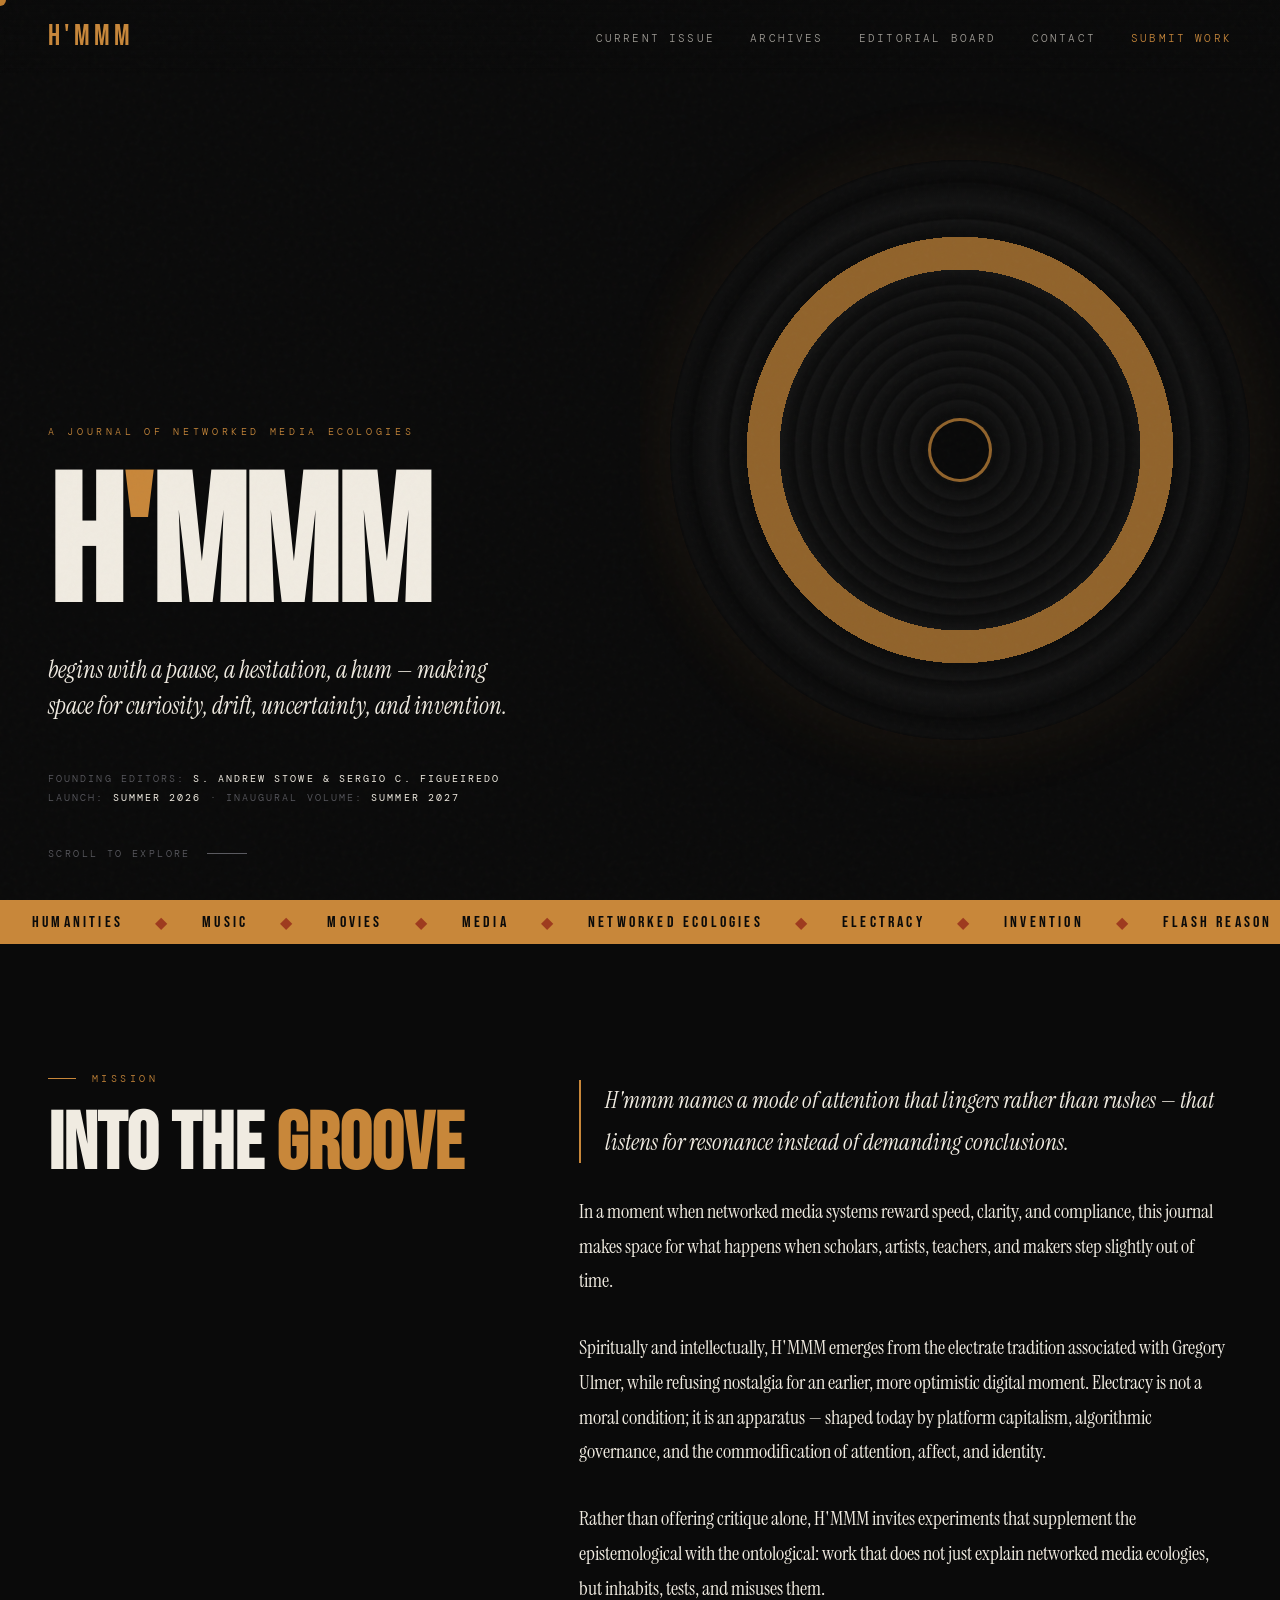
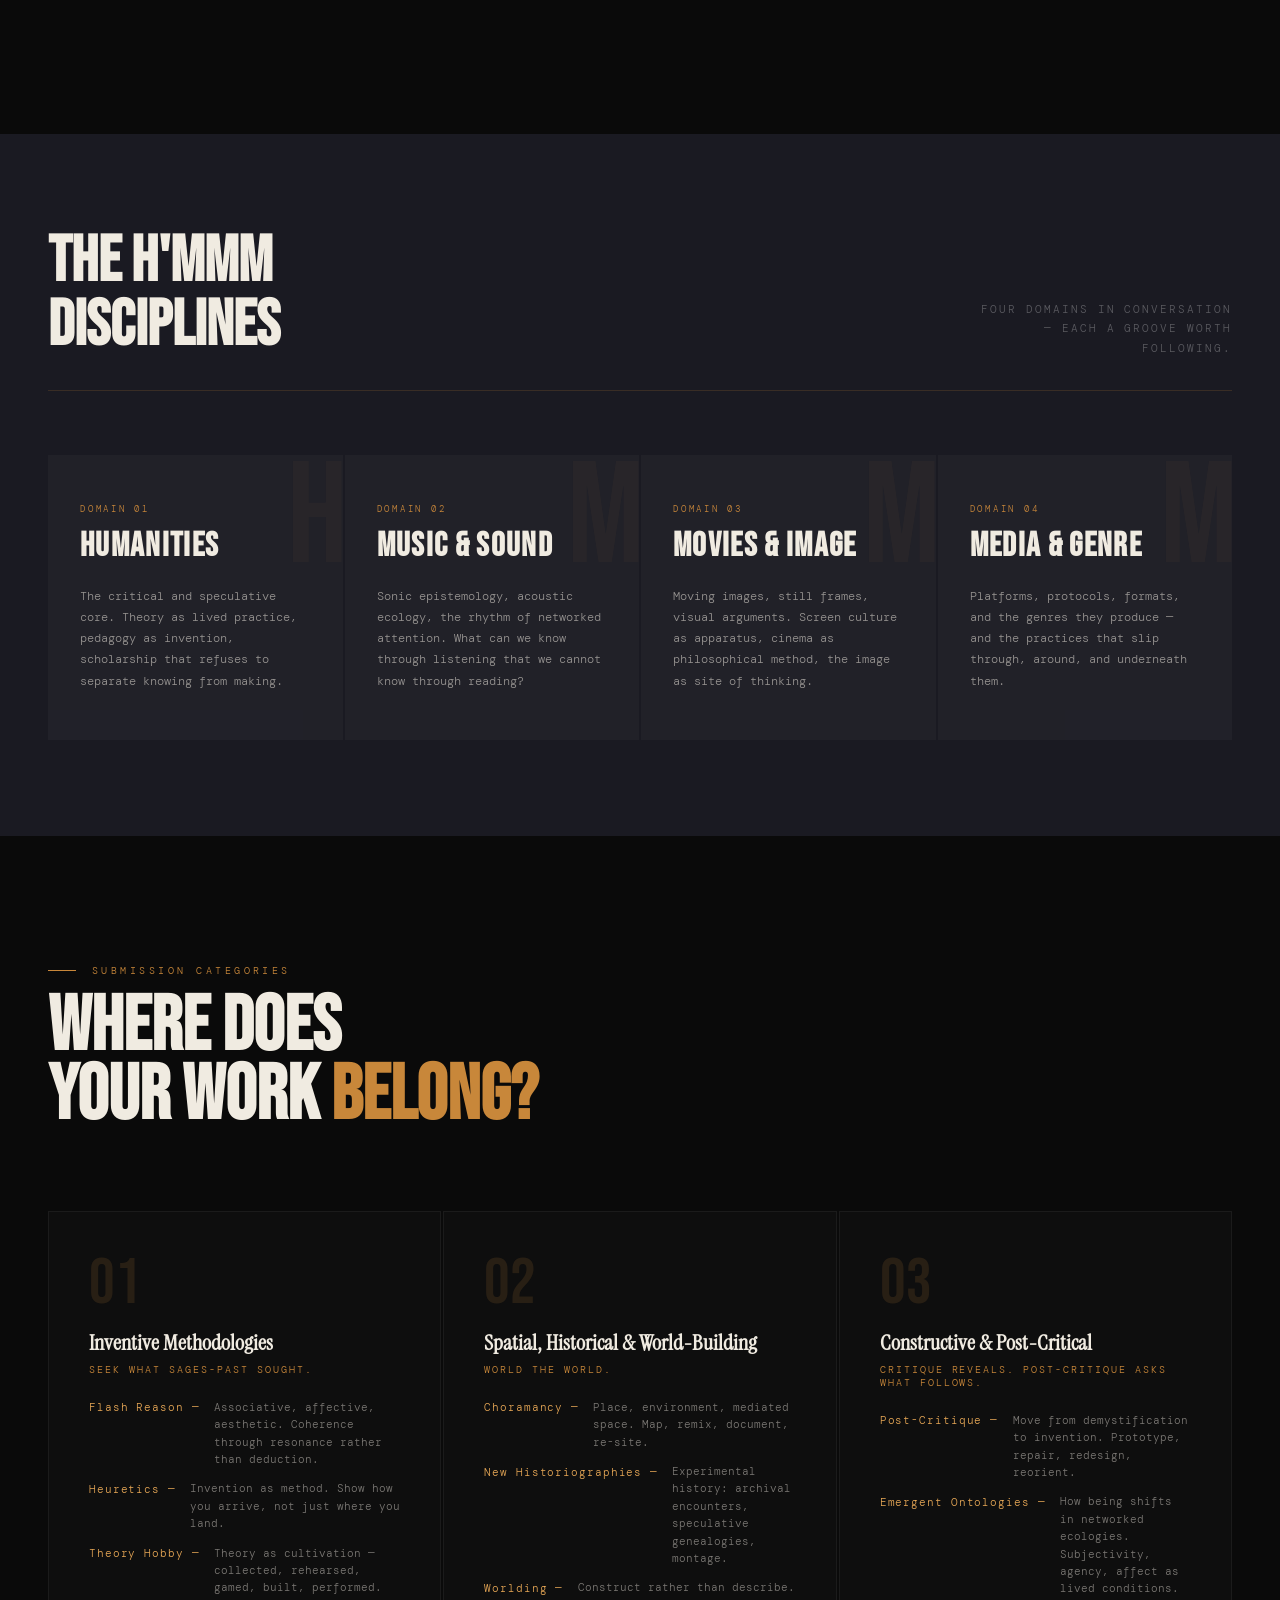
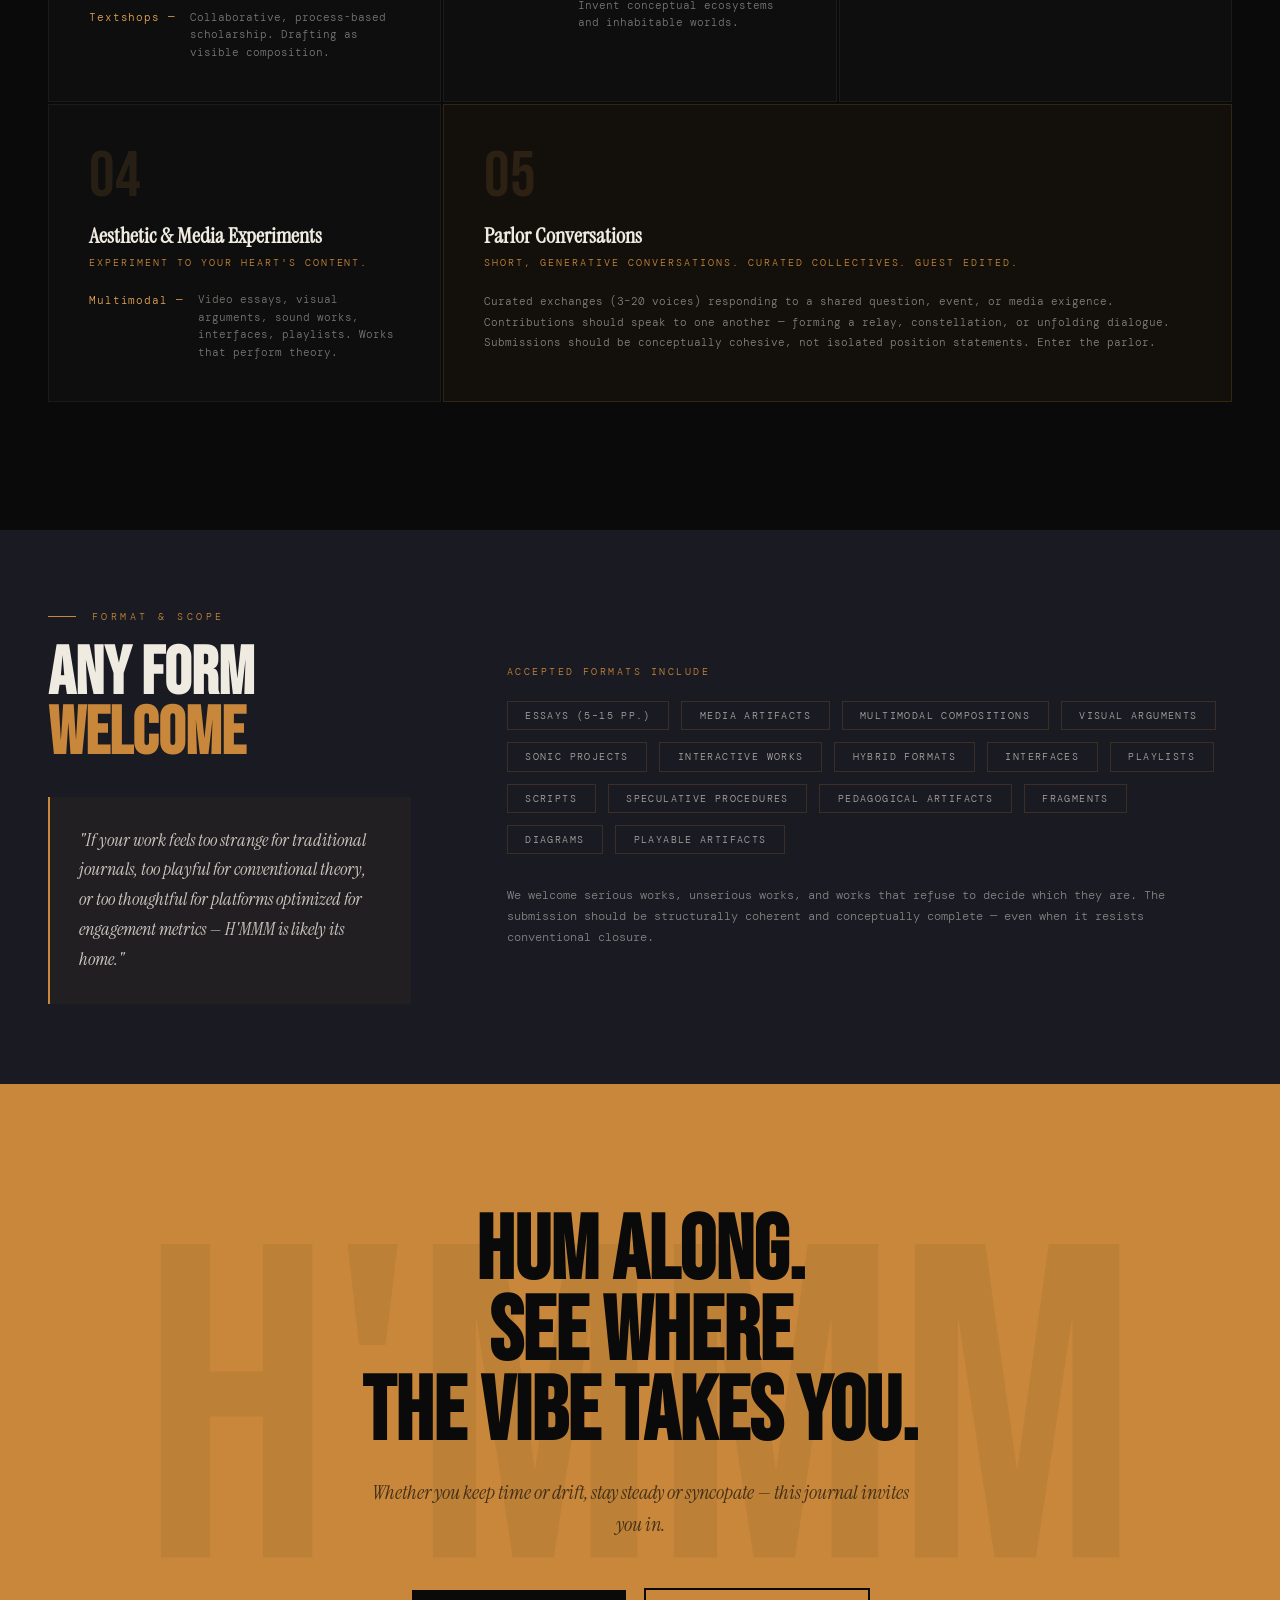
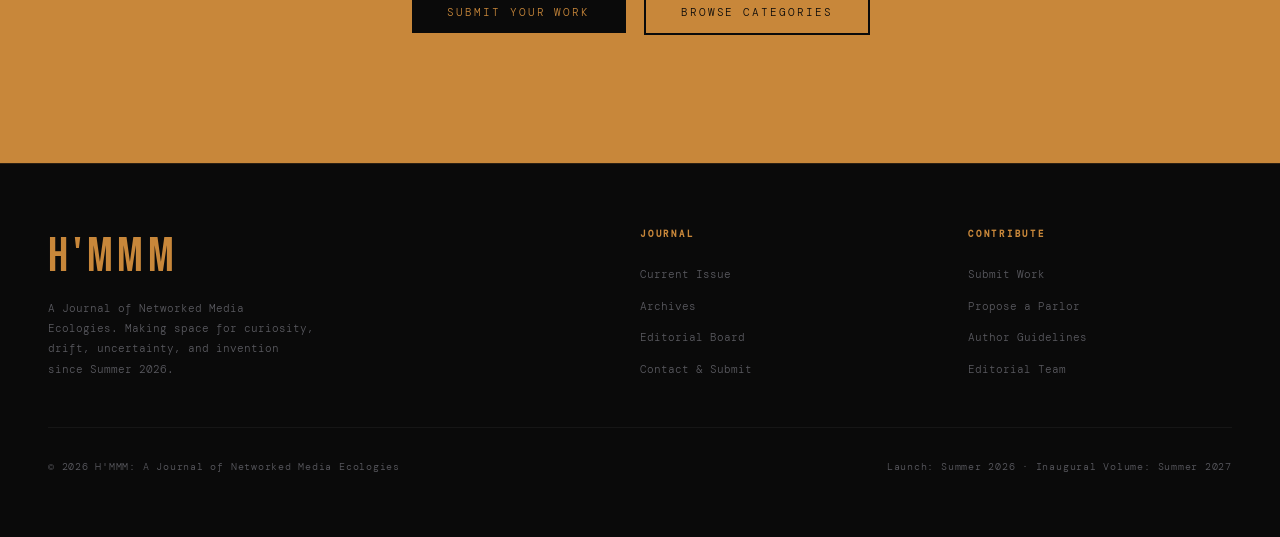
==== index.html @ d104cc0c "Add files via upload" ====
<!DOCTYPE html>
<html lang="en">
<head>
<meta charset="UTF-8">
<meta name="viewport" content="width=device-width, initial-scale=1.0">
<title>H'MMM — A Journal of Networked Media Ecologies</title>
<link rel="preconnect" href="https://fonts.googleapis.com">
<link rel="preconnect" href="https://fonts.gstatic.com" crossorigin>
<link href="https://fonts.googleapis.com/css2?family=Instrument+Serif:ital@0;1&family=DM+Mono:ital,wght@0,300;0,400;1,300&family=Bebas+Neue&display=swap" rel="stylesheet">
<link rel="stylesheet" href="style.css">
</head>
<body>

<a href="#main-content" class="skip-link">Skip to main content</a>
<div class="cursor" id="cursor" aria-hidden="true"></div>

<!-- ── NAV ── -->
<nav class="site-nav" aria-label="Main navigation">
  <a href="index.html" class="nav-logo" aria-label="H'MMM — Home" aria-current="page">H'MMM</a>
  <ul class="nav-links" id="nav-links">
    <li><a href="current-issue.html">Current Issue</a></li>
    <li><a href="archives.html">Archives</a></li>
    <li><a href="editorial-board.html">Editorial Board</a></li>
    <li><a href="contact.html">Contact</a></li>
    <li><a href="contact.html" class="nav-cta">Submit Work</a></li>
  </ul>
  <button class="nav-burger" id="nav-burger" aria-label="Toggle navigation menu" aria-expanded="false" aria-controls="mobile-nav">
    <span></span><span></span><span></span>
  </button>
</nav>

<div class="mobile-menu" id="mobile-nav" role="navigation" aria-label="Mobile navigation">
  <a href="index.html" aria-current="page">Home</a>
  <a href="current-issue.html">Current Issue</a>
  <a href="archives.html">Archives</a>
  <a href="editorial-board.html">Editorial Board</a>
  <a href="contact.html">Contact &amp; Submit</a>
</div>

<main id="main-content">

  <!-- ── HERO ── -->
  <section class="home-hero" aria-label="Introduction">
    <div class="home-hero-left">
      <p class="hero-eyebrow">A Journal of Networked Media Ecologies</p>
      <h1 class="hero-title">H<span class="ap">'</span>MMM</h1>
      <p class="hero-sub">begins with a pause, a hesitation, a hum — making space for curiosity, drift, uncertainty, and invention.</p>
      <div class="hero-meta">
        <span>Founding Editors: <strong>S. Andrew Stowe &amp; Sergio C. Figueiredo</strong></span>
        <span>Launch: <strong>Summer 2026</strong> · Inaugural Volume: <strong>Summer 2027</strong></span>
      </div>
    </div>
    <div class="hero-right" aria-hidden="true">
      <div class="vinyl-wrap"><div class="vinyl"></div></div>
    </div>
    <div class="scroll-hint" aria-hidden="true">
      <span>Scroll to explore</span>
      <div class="sline"></div>
    </div>
  </section>

  <!-- ── TICKER ── -->
  <div class="ticker" aria-hidden="true">
    <div class="ticker-inner">
      <span>Humanities</span><span class="dot">◆</span><span>Music</span><span class="dot">◆</span><span>Movies</span><span class="dot">◆</span><span>Media</span><span class="dot">◆</span><span>Networked Ecologies</span><span class="dot">◆</span><span>Electracy</span><span class="dot">◆</span><span>Invention</span><span class="dot">◆</span><span>Flash Reason</span><span class="dot">◆</span><span>Heuretics</span><span class="dot">◆</span><span>Choramancy</span><span class="dot">◆</span>
      <span>Humanities</span><span class="dot">◆</span><span>Music</span><span class="dot">◆</span><span>Movies</span><span class="dot">◆</span><span>Media</span><span class="dot">◆</span><span>Networked Ecologies</span><span class="dot">◆</span><span>Electracy</span><span class="dot">◆</span><span>Invention</span><span class="dot">◆</span><span>Flash Reason</span><span class="dot">◆</span><span>Heuretics</span><span class="dot">◆</span><span>Choramancy</span><span class="dot">◆</span>
    </div>
  </div>

  <!-- ── ABOUT ── -->
  <section class="home-about" id="about" aria-labelledby="about-h">
    <div class="about-sticky reveal">
      <p class="section-label">Mission</p>
      <h2 id="about-h">Into the <em>Groove</em></h2>
    </div>
    <div class="about-body">
      <p class="reveal">H'mmm names a mode of attention that lingers rather than rushes — that listens for resonance instead of demanding conclusions.</p>
      <p class="reveal">In a moment when networked media systems reward speed, clarity, and compliance, this journal makes space for what happens when scholars, artists, teachers, and makers step slightly out of time.</p>
      <p class="reveal">Spiritually and intellectually, H'MMM emerges from the electrate tradition associated with Gregory Ulmer, while refusing nostalgia for an earlier, more optimistic digital moment. Electracy is not a moral condition; it is an apparatus — shaped today by platform capitalism, algorithmic governance, and the commodification of attention, affect, and identity.</p>
      <p class="reveal">Rather than offering critique alone, H'MMM invites experiments that supplement the epistemological with the ontological: work that does not just explain networked media ecologies, but inhabits, tests, and misuses them.</p>
    </div>
  </section>

  <!-- ── DISCIPLINES ── -->
  <section class="disc-section" id="disciplines" aria-labelledby="disc-h">
    <div class="disc-header reveal">
      <h2 id="disc-h">The H'MMM<br>Disciplines</h2>
      <p>Four domains in conversation — each a groove worth following.</p>
    </div>
    <div class="disc-grid">
      <div class="disc-card reveal" data-l="H">
        <p class="disc-label">Domain 01</p>
        <h3 class="disc-title">Humanities</h3>
        <p class="disc-desc">The critical and speculative core. Theory as lived practice, pedagogy as invention, scholarship that refuses to separate knowing from making.</p>
      </div>
      <div class="disc-card reveal" data-l="M">
        <p class="disc-label">Domain 02</p>
        <h3 class="disc-title">Music &amp; Sound</h3>
        <p class="disc-desc">Sonic epistemology, acoustic ecology, the rhythm of networked attention. What can we know through listening that we cannot know through reading?</p>
      </div>
      <div class="disc-card reveal" data-l="M">
        <p class="disc-label">Domain 03</p>
        <h3 class="disc-title">Movies &amp; Image</h3>
        <p class="disc-desc">Moving images, still frames, visual arguments. Screen culture as apparatus, cinema as philosophical method, the image as site of thinking.</p>
      </div>
      <div class="disc-card reveal" data-l="M">
        <p class="disc-label">Domain 04</p>
        <h3 class="disc-title">Media &amp; Genre</h3>
        <p class="disc-desc">Platforms, protocols, formats, and the genres they produce — and the practices that slip through, around, and underneath them.</p>
      </div>
    </div>
  </section>

  <!-- ── SUBMISSIONS ── -->
  <section class="sub-section" id="submissions" aria-labelledby="sub-h">
    <div class="sub-header reveal">
      <p class="section-label">Submission Categories</p>
      <h2 id="sub-h">Where Does<br>Your Work <span>Belong?</span></h2>
    </div>
    <div class="cluster-grid">
      <div class="cluster-card reveal">
        <div class="cluster-num" aria-hidden="true">01</div>
        <h3 class="cluster-title">Inventive Methodologies</h3>
        <p class="cluster-motto">Seek what sages-past sought.</p>
        <div class="cat-list">
          <div class="cat-row"><span class="cat-name">Flash Reason —</span><span class="cat-desc">Associative, affective, aesthetic. Coherence through resonance rather than deduction.</span></div>
          <div class="cat-row"><span class="cat-name">Heuretics —</span><span class="cat-desc">Invention as method. Show how you arrive, not just where you land.</span></div>
          <div class="cat-row"><span class="cat-name">Theory Hobby —</span><span class="cat-desc">Theory as cultivation — collected, rehearsed, gamed, built, performed.</span></div>
          <div class="cat-row"><span class="cat-name">Textshops —</span><span class="cat-desc">Collaborative, process-based scholarship. Drafting as visible composition.</span></div>
        </div>
      </div>
      <div class="cluster-card reveal">
        <div class="cluster-num" aria-hidden="true">02</div>
        <h3 class="cluster-title">Spatial, Historical &amp; World-Building</h3>
        <p class="cluster-motto">World the World.</p>
        <div class="cat-list">
          <div class="cat-row"><span class="cat-name">Choramancy —</span><span class="cat-desc">Place, environment, mediated space. Map, remix, document, re-site.</span></div>
          <div class="cat-row"><span class="cat-name">New Historiographies —</span><span class="cat-desc">Experimental history: archival encounters, speculative genealogies, montage.</span></div>
          <div class="cat-row"><span class="cat-name">Worlding —</span><span class="cat-desc">Construct rather than describe. Invent conceptual ecosystems and inhabitable worlds.</span></div>
        </div>
      </div>
      <div class="cluster-card reveal">
        <div class="cluster-num" aria-hidden="true">03</div>
        <h3 class="cluster-title">Constructive &amp; Post-Critical</h3>
        <p class="cluster-motto">Critique reveals. Post-Critique asks what follows.</p>
        <div class="cat-list">
          <div class="cat-row"><span class="cat-name">Post-Critique —</span><span class="cat-desc">Move from demystification to invention. Prototype, repair, redesign, reorient.</span></div>
          <div class="cat-row"><span class="cat-name">Emergent Ontologies —</span><span class="cat-desc">How being shifts in networked ecologies. Subjectivity, agency, affect as lived conditions.</span></div>
        </div>
      </div>
      <div class="cluster-card reveal">
        <div class="cluster-num" aria-hidden="true">04</div>
        <h3 class="cluster-title">Aesthetic &amp; Media Experiments</h3>
        <p class="cluster-motto">Experiment to your heart's content.</p>
        <div class="cat-list">
          <div class="cat-row"><span class="cat-name">Multimodal —</span><span class="cat-desc">Video essays, visual arguments, sound works, interfaces, playlists. Works that perform theory.</span></div>
        </div>
      </div>
      <div class="cluster-card reveal" style="grid-column:span 2; background:rgba(200,135,58,.05); border-color:rgba(200,135,58,.18);">
        <div class="cluster-num" aria-hidden="true">05</div>
        <h3 class="cluster-title">Parlor Conversations</h3>
        <p class="cluster-motto">Short, Generative Conversations. Curated Collectives. Guest Edited.</p>
        <p style="font-size:.7rem; color:rgba(240,235,225,.52); line-height:1.8;">Curated exchanges (3–20 voices) responding to a shared question, event, or media exigence. Contributions should speak to one another — forming a relay, constellation, or unfolding dialogue. Submissions should be conceptually cohesive, not isolated position statements. Enter the parlor.</p>
      </div>
    </div>
  </section>

  <!-- ── FORMATS ── -->
  <section class="fmt-section" id="formats" aria-labelledby="fmt-h">
    <div class="fmt-inner">
      <div class="fmt-left reveal">
        <p class="section-label">Format &amp; Scope</p>
        <h2 id="fmt-h">Any Form <em>Welcome</em></h2>
        <div class="fmt-quote">
          <p>"If your work feels too strange for traditional journals, too playful for conventional theory, or too thoughtful for platforms optimized for engagement metrics — H'MMM is likely its home."</p>
        </div>
      </div>
      <div class="reveal">
        <p style="font-size:.62rem; letter-spacing:.25em; text-transform:uppercase; color:var(--amber); margin-bottom:1.4rem;">Accepted formats include</p>
        <div class="pills">
          <span class="pill">Essays (5–15 pp.)</span>
          <span class="pill">Media Artifacts</span>
          <span class="pill">Multimodal Compositions</span>
          <span class="pill">Visual Arguments</span>
          <span class="pill">Sonic Projects</span>
          <span class="pill">Interactive Works</span>
          <span class="pill">Hybrid Formats</span>
          <span class="pill">Interfaces</span>
          <span class="pill">Playlists</span>
          <span class="pill">Scripts</span>
          <span class="pill">Speculative Procedures</span>
          <span class="pill">Pedagogical Artifacts</span>
          <span class="pill">Fragments</span>
          <span class="pill">Diagrams</span>
          <span class="pill">Playable Artifacts</span>
        </div>
        <p style="font-size:.72rem; color:rgba(240,235,225,.5); line-height:1.8; margin-top:2rem;">We welcome serious works, unserious works, and works that refuse to decide which they are. The submission should be structurally coherent and conceptually complete — even when it resists conventional closure.</p>
      </div>
    </div>
  </section>

  <!-- ── CTA ── -->
  <section class="home-cta" id="submit" aria-labelledby="cta-h">
    <h2 id="cta-h">Hum Along.<br>See Where<br>The Vibe Takes You.</h2>
    <p>Whether you keep time or drift, stay steady or syncopate — this journal invites you in.</p>
    <div class="cta-btns">
      <a href="contact.html" class="btn btn-dark">Submit Your Work</a>
      <a href="#submissions" class="btn btn-outline-cream">Browse Categories</a>
    </div>
  </section>

</main>

<!-- ── FOOTER ── -->
<footer class="site-footer">
  <div class="footer-inner">
    <div class="footer-brand">
      <div class="footer-logo" aria-label="H'MMM Journal">H'MMM</div>
      <p>A Journal of Networked Media Ecologies. Making space for curiosity, drift, uncertainty, and invention since Summer 2026.</p>
    </div>
    <nav class="footer-col" aria-label="Journal pages">
      <h3>Journal</h3>
      <ul>
        <li><a href="current-issue.html">Current Issue</a></li>
        <li><a href="archives.html">Archives</a></li>
        <li><a href="editorial-board.html">Editorial Board</a></li>
        <li><a href="contact.html">Contact &amp; Submit</a></li>
      </ul>
    </nav>
    <nav class="footer-col" aria-label="Contribute">
      <h3>Contribute</h3>
      <ul>
        <li><a href="contact.html">Submit Work</a></li>
        <li><a href="contact.html#parlor">Propose a Parlor</a></li>
        <li><a href="contact.html#guidelines">Author Guidelines</a></li>
        <li><a href="editorial-board.html">Editorial Team</a></li>
      </ul>
    </nav>
  </div>
  <div class="footer-bottom">
    <p>© 2026 H'MMM: A Journal of Networked Media Ecologies</p>
    <p>Launch: Summer 2026 · Inaugural Volume: Summer 2027</p>
  </div>
</footer>

<script src="main.js"></script>
</body>
</html>
---- style.css ----
/* ═══════════════════════════════════════════════════════
   H'MMM JOURNAL — SHARED STYLESHEET
   Tokens · Reset · Nav · Footer · Utilities · All Pages
═══════════════════════════════════════════════════════ */

/* ── TOKENS ── */
:root {
  --black:        #0a0a0a;
  --cream:        #f0ebe1;
  --amber:        #c8873a;
  --amber-light:  #e8a856;
  --rust:         #9e3b1f;
  --mid:          #5a5a60;
  --groove:       #1a1a22;
  --border:       rgba(200,135,58,0.18);
}

/* ── RESET ── */
*, *::before, *::after { margin:0; padding:0; box-sizing:border-box; }
html { scroll-behavior: smooth; }
body {
  background: var(--black); color: var(--cream);
  font-family: 'DM Mono', monospace; font-weight: 300;
  overflow-x: hidden; min-height: 100vh;
}
body::before {
  content:''; position:fixed; inset:0;
  background-image: url("data:image/svg+xml,%3Csvg viewBox='0 0 200 200' xmlns='http://www.w3.org/2000/svg'%3E%3Cfilter id='n'%3E%3CfeTurbulence type='fractalNoise' baseFrequency='0.85' numOctaves='4' stitchTiles='stitch'/%3E%3C/filter%3E%3Crect width='100%25' height='100%25' filter='url(%23n)' opacity='0.035'/%3E%3C/svg%3E");
  pointer-events:none; z-index:9000; opacity:0.6;
}

/* ── ACCESSIBILITY ── */
.skip-link {
  position:absolute; top:-100px; left:1rem;
  background:var(--amber); color:var(--black);
  padding:.75rem 1.5rem; font-size:.8rem; letter-spacing:.1em;
  text-decoration:none; z-index:10000; transition:top .2s;
}
.skip-link:focus { top:1rem; }
:focus-visible { outline:2px solid var(--amber); outline-offset:3px; }
a:focus-visible, button:focus-visible { border-radius:2px; }

/* ── CURSOR ── */
.cursor {
  position:fixed; width:12px; height:12px; background:var(--amber);
  border-radius:50%; pointer-events:none; z-index:9999;
  transform:translate(-50%,-50%);
  transition:width .18s, height .18s, background .18s;
  mix-blend-mode:difference;
}
.cursor.h { width:38px; height:38px; background:var(--amber-light); }

/* ── NAV ── */
.site-nav {
  position:fixed; top:0; width:100%; z-index:200;
  padding:1.2rem 3rem;
  display:flex; justify-content:space-between; align-items:center;
  background:linear-gradient(to bottom,rgba(10,10,10,.96) 0%,transparent 100%);
  backdrop-filter:blur(3px);
}
.nav-logo {
  font-family:'Bebas Neue',sans-serif; font-size:1.8rem;
  letter-spacing:.15em; color:var(--amber); text-decoration:none;
}
.nav-links { display:flex; gap:2.2rem; list-style:none; }
.nav-links a {
  font-size:.68rem; letter-spacing:.2em; text-transform:uppercase;
  color:var(--cream); text-decoration:none; opacity:.65;
  transition:opacity .2s, color .2s;
}
.nav-links a:hover { opacity:1; color:var(--amber); }
.nav-links a[aria-current="page"] { opacity:1; color:var(--amber); }
.nav-cta { color:var(--amber)!important; opacity:1!important; }
.nav-burger {
  display:none; flex-direction:column; gap:5px;
  background:none; border:none; padding:4px; cursor:pointer;
}
.nav-burger span { display:block; width:22px; height:2px; background:var(--cream); transition:all .3s; }
.nav-burger[aria-expanded="true"] span:nth-child(1) { transform:rotate(45deg) translate(5px,5px); }
.nav-burger[aria-expanded="true"] span:nth-child(2) { opacity:0; }
.nav-burger[aria-expanded="true"] span:nth-child(3) { transform:rotate(-45deg) translate(5px,-5px); }
.mobile-menu {
  display:none; position:fixed; top:4rem; right:0; left:0;
  background:rgba(10,10,10,.97); padding:2rem 3rem;
  flex-direction:column; gap:1.2rem; z-index:199;
  border-bottom:1px solid var(--border);
}
.mobile-menu.open { display:flex; }
.mobile-menu a {
  font-size:.75rem; letter-spacing:.2em; text-transform:uppercase;
  color:var(--cream); text-decoration:none; opacity:.7;
  transition:color .2s, opacity .2s; padding:.5rem 0;
  border-bottom:1px solid rgba(255,255,255,.05);
}
.mobile-menu a:hover, .mobile-menu a[aria-current="page"] { color:var(--amber); opacity:1; }

/* ── LAYOUT UTILS ── */
.inner { max-width:1400px; margin:0 auto; }
.section-label {
  font-size:.62rem; letter-spacing:.35em; text-transform:uppercase;
  color:var(--amber); display:flex; align-items:center; gap:1rem;
}
.section-label::before { content:''; width:28px; height:1px; background:var(--amber); }

/* ── INTERIOR PAGE HERO ── */
.page-hero {
  padding:9.5rem 3rem 4.5rem;
  max-width:1400px; margin:0 auto;
  border-bottom:1px solid var(--border);
}
.page-eyebrow {
  font-size:.62rem; letter-spacing:.38em; text-transform:uppercase;
  color:var(--amber); margin-bottom:1.2rem;
  display:flex; align-items:center; gap:1rem;
}
.page-eyebrow::before { content:''; width:28px; height:1px; background:var(--amber); }
.page-hero h1 {
  font-family:'Bebas Neue',sans-serif;
  font-size:clamp(4rem,9vw,9rem);
  line-height:.88; color:var(--cream);
}
.page-hero h1 em { color:var(--amber); font-style:normal; }
.page-hero-sub {
  font-family:'Instrument Serif',serif; font-style:italic;
  font-size:1.15rem; color:var(--cream); opacity:.65;
  max-width:580px; line-height:1.65; margin-top:1.4rem;
}

/* ── BUTTONS ── */
.btn {
  display:inline-block; padding:.9rem 2.2rem;
  font-family:'DM Mono',monospace; font-size:.68rem;
  letter-spacing:.18em; text-transform:uppercase;
  text-decoration:none; transition:all .2s;
}
.btn-dark   { background:var(--black); color:var(--amber); border:2px solid var(--amber); }
.btn-dark:hover  { background:var(--groove); }
.btn-amber  { background:var(--amber); color:var(--black); border:2px solid var(--amber); }
.btn-amber:hover { background:var(--amber-light); border-color:var(--amber-light); }
.btn-ghost  { background:transparent; color:var(--amber); border:2px solid rgba(200,135,58,.35); }
.btn-ghost:hover { border-color:var(--amber); background:rgba(200,135,58,.07); }
.btn-outline-cream { background:transparent; color:var(--black); border:2px solid var(--black); }
.btn-outline-cream:hover { background:rgba(0,0,0,.1); }

/* ── FOOTER ── */
.site-footer {
  background:var(--black); padding:4rem 3rem;
  border-top:1px solid var(--border);
}
.footer-inner {
  max-width:1400px; margin:0 auto;
  display:grid; grid-template-columns:2fr 1fr 1fr; gap:4rem;
}
.footer-logo {
  font-family:'Bebas Neue',sans-serif; font-size:3rem;
  letter-spacing:.1em; color:var(--amber); margin-bottom:.8rem;
}
.footer-brand p { font-size:.7rem; color:var(--mid); line-height:1.82; max-width:270px; }
.footer-col h3 {
  font-size:.58rem; letter-spacing:.3em; text-transform:uppercase;
  color:var(--amber); margin-bottom:1.4rem;
}
.footer-col ul { list-style:none; display:flex; flex-direction:column; gap:.65rem; }
.footer-col ul li a { font-size:.7rem; color:var(--mid); text-decoration:none; transition:color .2s; }
.footer-col ul li a:hover { color:var(--cream); }
.footer-bottom {
  max-width:1400px; margin:3rem auto 0; padding-top:2rem;
  border-top:1px solid rgba(255,255,255,.05);
  display:flex; justify-content:space-between; align-items:center;
}
.footer-bottom p { font-size:.6rem; color:var(--mid); letter-spacing:.08em; }

/* ── ANIMATIONS ── */
@keyframes fadeUp   { from{opacity:0;transform:translateY(28px)} to{opacity:1;transform:translateY(0)} }
@keyframes fadeIn   { from{opacity:0} to{opacity:.72} }
@keyframes spin     { to{transform:rotate(360deg)} }
@keyframes ticker-anim { from{transform:translateX(0)} to{transform:translateX(-50%)} }
@keyframes scanline { 0%{left:-100%} 100%{left:100%} }
.reveal { opacity:0; transform:translateY(36px); transition:opacity .75s ease,transform .75s ease; }
.reveal.visible { opacity:1; transform:translateY(0); }

/* ── REDUCED MOTION ── */
@media (prefers-reduced-motion:reduce) {
  *,*::before,*::after { animation-duration:.01ms!important; animation-iteration-count:1!important; transition-duration:.01ms!important; }
  .reveal { opacity:1!important; transform:none!important; transition:none!important; }
}

/* ────────────────────────────────
   HOME
──────────────────────────────── */
.home-hero {
  min-height:100vh; display:grid; grid-template-columns:1fr 1fr;
  position:relative; overflow:hidden;
}
.home-hero-left {
  display:flex; flex-direction:column; justify-content:flex-end;
  padding:8rem 3rem 6rem; position:relative; z-index:2;
}
.hero-eyebrow {
  font-size:.65rem; letter-spacing:.35em; text-transform:uppercase;
  color:var(--amber); margin-bottom:2rem;
  opacity:0; animation:fadeUp .8s ease .3s forwards;
}
.hero-title {
  font-family:'Bebas Neue',sans-serif; font-size:clamp(7rem,14vw,16rem);
  line-height:.88; letter-spacing:-.02em; color:var(--cream);
  opacity:0; animation:fadeUp .9s ease .5s forwards;
}
.hero-title .ap { color:var(--amber); }
.hero-sub {
  font-family:'Instrument Serif',serif; font-style:italic;
  font-size:clamp(1.1rem,2vw,1.5rem); color:var(--cream);
  opacity:0; animation:fadeUp .9s ease .8s forwards;
  margin-top:1.5rem; line-height:1.5; max-width:480px;
}
.hero-meta {
  margin-top:3rem; display:flex; flex-direction:column; gap:.4rem;
  opacity:0; animation:fadeUp .9s ease 1.1s forwards;
}
.hero-meta span { font-size:.65rem; letter-spacing:.2em; text-transform:uppercase; color:var(--mid); }
.hero-meta strong { color:var(--cream); font-weight:400; }
.hero-right { position:relative; overflow:hidden; }
.vinyl-wrap {
  position:absolute; top:50%; left:50%; transform:translate(-50%,-50%);
  width:580px; height:580px; opacity:0; animation:fadeIn 1.5s ease .6s forwards;
}
.vinyl {
  width:100%; height:100%; border-radius:50%;
  background:radial-gradient(circle at 50% 50%,
    #1a1a1a 0%,#111 8%,#0d0d0d 8.5%,#1a1a1a 12%,#0d0d0d 12.5%,
    #1a1a1a 16%,#0d0d0d 16.5%,#1a1a1a 20%,#0d0d0d 20.5%,#1a1a1a 24%,
    #0d0d0d 24.5%,#1a1a1a 28%,#0d0d0d 28.5%,#1a1a1a 32%,#0d0d0d 32.5%,
    #1a1a1a 36%,#0d0d0d 36.5%,#1a1a1a 40%,#0d0d0d 40.5%,#1a1a1a 44%,
    #c8873a 44%,#c8873a 52%,#0d0d0d 52%,#1a1a1a 56%,#0d0d0d 56.5%,
    #1a1a1a 60%,#111 65%,#0d0d0d 65.5%,#1a1a1a 70%,#0d0d0d 71%,#1a1a1a 100%);
  animation:spin 20s linear infinite;
  box-shadow:0 0 80px rgba(200,135,58,.14),inset 0 0 60px rgba(0,0,0,.6);
}
.vinyl::after {
  content:''; position:absolute; top:50%; left:50%; transform:translate(-50%,-50%);
  width:58px; height:58px; background:var(--black); border-radius:50%;
  box-shadow:0 0 0 3px var(--amber);
}
.scroll-hint {
  position:absolute; bottom:2.5rem; left:3rem;
  display:flex; align-items:center; gap:1rem;
  opacity:0; animation:fadeUp .9s ease 1.4s forwards;
}
.scroll-hint span { font-size:.6rem; letter-spacing:.25em; text-transform:uppercase; color:var(--mid); }
.sline { width:40px; height:1px; background:var(--mid); position:relative; overflow:hidden; }
.sline::after {
  content:''; position:absolute; top:0; left:-100%;
  width:100%; height:100%; background:var(--amber);
  animation:scanline 2s ease 1.6s infinite;
}
.ticker { background:var(--amber); padding:.7rem 0; overflow:hidden; white-space:nowrap; }
.ticker-inner { display:inline-flex; animation:ticker-anim 28s linear infinite; }
.ticker-inner span { font-family:'Bebas Neue',sans-serif; font-size:1rem; letter-spacing:.2em; color:var(--black); padding:0 2rem; }
.ticker-inner .dot { color:var(--rust); padding:0; }
.home-about {
  padding:8rem 3rem; display:grid; grid-template-columns:2fr 3fr;
  gap:6rem; max-width:1400px; margin:0 auto;
}
.about-sticky { position:sticky; top:8rem; height:fit-content; }
.about-sticky h2 { font-family:'Bebas Neue',sans-serif; font-size:5rem; line-height:.9; color:var(--cream); margin-top:1.5rem; }
.about-sticky h2 em { color:var(--amber); font-style:normal; }
.about-body { display:flex; flex-direction:column; gap:2rem; padding-top:.5rem; }
.about-body p { font-family:'Instrument Serif',serif; font-size:1.22rem; line-height:1.78; color:var(--cream); opacity:.9; }
.about-body p:first-child { font-size:1.45rem; font-style:italic; border-left:2px solid var(--amber); padding-left:1.5rem; opacity:1; }
.disc-section { background:var(--groove); padding:6rem 3rem; }
.disc-header {
  display:flex; justify-content:space-between; align-items:flex-end;
  margin-bottom:4rem; padding-bottom:2rem; border-bottom:1px solid var(--border);
  max-width:1400px; margin-left:auto; margin-right:auto;
}
.disc-header h2 { font-family:'Bebas Neue',sans-serif; font-size:4rem; line-height:1; }
.disc-header p { font-size:.68rem; letter-spacing:.18em; text-transform:uppercase; color:var(--mid); max-width:260px; text-align:right; line-height:1.8; }
.disc-grid { display:grid; grid-template-columns:repeat(4,1fr); gap:2px; max-width:1400px; margin:0 auto; }
.disc-card { background:rgba(255,255,255,.03); padding:3rem 2rem; position:relative; overflow:hidden; transition:background .3s; }
.disc-card:hover { background:rgba(200,135,58,.07); }
.disc-card::before { content:attr(data-l); position:absolute; top:-.5rem; right:-.3rem; font-family:'Bebas Neue',sans-serif; font-size:9rem; color:rgba(200,135,58,.05); line-height:1; transition:color .3s; pointer-events:none; }
.disc-card:hover::before { color:rgba(200,135,58,.11); }
.disc-label { font-size:.58rem; letter-spacing:.3em; text-transform:uppercase; color:var(--amber); margin-bottom:.9rem; }
.disc-title { font-family:'Bebas Neue',sans-serif; font-size:2.1rem; letter-spacing:.04em; margin-bottom:1.4rem; line-height:1; }
.disc-desc { font-size:.73rem; line-height:1.82; color:rgba(240,235,225,.56); }
.sub-section { padding:8rem 3rem; max-width:1400px; margin:0 auto; }
.sub-header { margin-bottom:5rem; }
.sub-header h2 { font-family:'Bebas Neue',sans-serif; font-size:clamp(3rem,6vw,6rem); line-height:.9; margin-top:1rem; }
.sub-header h2 span { color:var(--amber); }
.cluster-grid { display:grid; grid-template-columns:repeat(3,1fr); gap:2px; }
.cluster-card { background:rgba(255,255,255,.02); border:1px solid rgba(255,255,255,.05); padding:2.5rem; transition:border-color .3s,background .3s; position:relative; overflow:hidden; }
.cluster-card::after { content:''; position:absolute; bottom:0; left:0; right:0; height:2px; background:var(--amber); transform:scaleX(0); transform-origin:left; transition:transform .4s ease; }
.cluster-card:hover::after { transform:scaleX(1); }
.cluster-card:hover { background:rgba(200,135,58,.04); border-color:rgba(200,135,58,.28); }
.cluster-num { font-family:'Bebas Neue',sans-serif; font-size:4rem; color:rgba(200,135,58,.14); line-height:1; margin-bottom:.8rem; }
.cluster-title { font-family:'Instrument Serif',serif; font-size:1.35rem; margin-bottom:.4rem; color:var(--cream); }
.cluster-motto { font-size:.62rem; letter-spacing:.2em; text-transform:uppercase; color:var(--amber); margin-bottom:1.4rem; }
.cat-list { display:flex; flex-direction:column; gap:.75rem; }
.cat-row { display:flex; gap:.9rem; align-items:flex-start; }
.cat-name { font-size:.7rem; letter-spacing:.08em; color:var(--amber-light); white-space:nowrap; padding-top:.1rem; }
.cat-desc { font-size:.68rem; color:rgba(240,235,225,.48); line-height:1.6; }
.fmt-section { background:var(--groove); padding:5rem 3rem; }
.fmt-inner { max-width:1400px; margin:0 auto; display:grid; grid-template-columns:1fr 2fr; gap:6rem; align-items:center; }
.fmt-left h2 { font-family:'Bebas Neue',sans-serif; font-size:4.2rem; line-height:.9; margin-top:1.3rem; }
.fmt-left h2 em { color:var(--amber); font-style:normal; }
.fmt-quote { margin-top:2rem; padding:1.8rem; border-left:2px solid var(--amber); background:rgba(200,135,58,.05); }
.fmt-quote p { font-family:'Instrument Serif',serif; font-style:italic; font-size:1.1rem; line-height:1.7; opacity:.82; }
.pills { display:flex; flex-wrap:wrap; gap:.75rem; }
.pill { padding:.45rem 1.1rem; border:1px solid rgba(200,135,58,.28); font-size:.62rem; letter-spacing:.14em; text-transform:uppercase; color:var(--cream); transition:all .2s; opacity:.68; }
.pill:hover { border-color:var(--amber); background:rgba(200,135,58,.09); opacity:1; }
.home-cta { background:var(--amber); padding:8rem 3rem; text-align:center; position:relative; overflow:hidden; }
.home-cta::before { content:"H'MMM"; position:absolute; top:50%; left:50%; transform:translate(-50%,-50%); font-family:'Bebas Neue',sans-serif; font-size:28rem; color:rgba(0,0,0,.055); white-space:nowrap; pointer-events:none; }
.home-cta h2 { font-family:'Bebas Neue',sans-serif; font-size:clamp(3rem,7vw,7rem); color:var(--black); line-height:.9; margin-bottom:1.4rem; position:relative; z-index:1; }
.home-cta > p { font-family:'Instrument Serif',serif; font-style:italic; font-size:1.25rem; color:var(--black); opacity:.68; max-width:560px; margin:0 auto 3rem; line-height:1.6; position:relative; z-index:1; }
.cta-btns { display:flex; gap:1rem; justify-content:center; flex-wrap:wrap; position:relative; z-index:1; }

/* ────────────────────────────────
   CURRENT ISSUE
──────────────────────────────── */
.issue-body { padding:4rem 3rem 6rem; max-width:1400px; margin:0 auto; }
.issue-banner { background:var(--groove); border:1px solid var(--border); padding:3rem; margin-bottom:4rem; display:flex; justify-content:space-between; align-items:center; gap:2rem; flex-wrap:wrap; }
.issue-banner-text .vol { font-size:.62rem; letter-spacing:.3em; text-transform:uppercase; color:var(--amber); margin-bottom:.6rem; }
.issue-banner-text h2 { font-family:'Bebas Neue',sans-serif; font-size:3rem; line-height:1; margin-bottom:.6rem; }
.issue-banner-text p { font-family:'Instrument Serif',serif; font-style:italic; font-size:1rem; opacity:.65; line-height:1.6; max-width:420px; }
.issue-status { text-align:right; flex-shrink:0; }
.status-badge { display:inline-block; background:var(--amber); color:var(--black); font-size:.62rem; letter-spacing:.2em; text-transform:uppercase; padding:.4rem 1rem; margin-bottom:1rem; }
.issue-status p { font-size:.68rem; color:var(--mid); line-height:1.7; }
.issue-grid { display:grid; grid-template-columns:2fr 1fr; gap:4rem; }
.articles-col h2 { font-family:'Bebas Neue',sans-serif; font-size:2.2rem; margin-bottom:2rem; letter-spacing:.04em; }
.article-card { border-bottom:1px solid rgba(255,255,255,.06); padding:2.2rem 0; }
.article-card:first-of-type { border-top:1px solid rgba(255,255,255,.06); }
.article-meta { display:flex; gap:1.2rem; align-items:center; margin-bottom:.8rem; flex-wrap:wrap; }
.art-tag { font-size:.58rem; letter-spacing:.22em; text-transform:uppercase; color:var(--amber); border:1px solid rgba(200,135,58,.32); padding:.25rem .7rem; }
.art-domain { font-size:.58rem; letter-spacing:.15em; text-transform:uppercase; color:var(--mid); }
.article-card h3 { font-family:'Instrument Serif',serif; font-size:1.4rem; line-height:1.3; color:var(--cream); margin-bottom:.5rem; }
.article-card .author { font-size:.68rem; color:var(--amber-light); letter-spacing:.08em; margin-bottom:.9rem; }
.article-card .abstract { font-size:.72rem; line-height:1.8; color:rgba(240,235,225,.52); margin-bottom:1.2rem; }
.read-link { font-size:.65rem; letter-spacing:.2em; text-transform:uppercase; color:var(--amber); text-decoration:none; border-bottom:1px solid rgba(200,135,58,.3); padding-bottom:2px; transition:border-color .2s,color .2s; }
.read-link:hover { color:var(--amber-light); border-color:var(--amber-light); }
.sidebar h2 { font-family:'Bebas Neue',sans-serif; font-size:2.2rem; margin-bottom:2rem; }
.sidebar-card { background:var(--groove); padding:2rem; margin-bottom:1.5rem; border:1px solid var(--border); }
.sidebar-card h3 { font-family:'Bebas Neue',sans-serif; font-size:1.4rem; letter-spacing:.04em; margin-bottom:1rem; }
.sidebar-card p { font-size:.7rem; line-height:1.8; color:rgba(240,235,225,.6); margin-bottom:1.2rem; }
.sidebar-card ul { list-style:none; }
.sidebar-card ul li { font-size:.68rem; color:rgba(240,235,225,.55); padding:.4rem 0; border-bottom:1px solid rgba(255,255,255,.04); line-height:1.6; }
.sidebar-card ul li:last-child { border-bottom:none; }
.sidebar-card ul li span { color:var(--amber); display:block; font-size:.6rem; letter-spacing:.1em; text-transform:uppercase; margin-bottom:.15rem; }

/* ────────────────────────────────
   ARCHIVES
──────────────────────────────── */
.arch-body { padding:4rem 3rem 6rem; max-width:1400px; margin:0 auto; }
.arch-intro { font-family:'Instrument Serif',serif; font-style:italic; font-size:1.1rem; line-height:1.75; color:var(--cream); opacity:.7; max-width:680px; margin-bottom:4rem; padding-bottom:3rem; border-bottom:1px solid var(--border); }
.arch-year { font-family:'Bebas Neue',sans-serif; font-size:5rem; color:rgba(200,135,58,.12); line-height:1; margin-bottom:1.5rem; }
.arch-grid { display:grid; grid-template-columns:repeat(3,1fr); gap:2px; }
.arch-card { background:rgba(255,255,255,.02); border:1px solid rgba(255,255,255,.05); padding:2.2rem; transition:background .3s,border-color .3s; position:relative; overflow:hidden; }
.arch-card::after { content:''; position:absolute; top:0; left:0; bottom:0; width:2px; background:var(--amber); transform:scaleY(0); transform-origin:top; transition:transform .35s ease; }
.arch-card:hover::after { transform:scaleY(1); }
.arch-card:hover { background:rgba(200,135,58,.04); border-color:rgba(200,135,58,.22); }
.arch-vol { font-size:.58rem; letter-spacing:.28em; text-transform:uppercase; color:var(--amber); margin-bottom:.7rem; }
.arch-title { font-family:'Instrument Serif',serif; font-size:1.25rem; color:var(--cream); margin-bottom:.5rem; line-height:1.3; }
.arch-theme { font-size:.68rem; color:rgba(240,235,225,.5); margin-bottom:1.2rem; line-height:1.6; }
.arch-count { font-size:.62rem; letter-spacing:.12em; text-transform:uppercase; color:var(--mid); }
.arch-upcoming { background:var(--groove); border:1px solid var(--border); padding:3rem; margin-top:4rem; }
.arch-upcoming h2 { font-family:'Bebas Neue',sans-serif; font-size:2.5rem; margin-bottom:1rem; }
.arch-upcoming p { font-size:.75rem; line-height:1.85; color:rgba(240,235,225,.6); max-width:640px; margin-bottom:1.8rem; }

/* ────────────────────────────────
   EDITORIAL BOARD
──────────────────────────────── */
.board-body { padding:4rem 3rem 6rem; max-width:1400px; margin:0 auto; }
.board-founders { display:grid; grid-template-columns:repeat(2,1fr); gap:2px; margin-bottom:5rem; }
.founder-card { background:var(--groove); padding:4rem 3rem; position:relative; overflow:hidden; border:1px solid var(--border); transition:background .3s; }
.founder-card:hover { background:rgba(200,135,58,.06); }
.founder-num { font-family:'Bebas Neue',sans-serif; font-size:7rem; color:rgba(200,135,58,.07); position:absolute; top:.5rem; right:1.5rem; line-height:1; }
.founder-role { font-size:.6rem; letter-spacing:.3em; text-transform:uppercase; color:var(--amber); margin-bottom:.9rem; }
.founder-name { font-family:'Instrument Serif',serif; font-size:2.2rem; color:var(--cream); line-height:1.2; margin-bottom:.6rem; }
.founder-affil { font-size:.7rem; color:var(--mid); letter-spacing:.08em; margin-bottom:1.4rem; }
.founder-email a { font-size:.78rem; color:var(--amber); text-decoration:none; letter-spacing:.04em; border-bottom:1px solid rgba(200,135,58,.3); padding-bottom:1px; transition:border-color .2s,color .2s; }
.founder-email a:hover { border-color:var(--amber); color:var(--amber-light); }
.founder-bio { font-size:.72rem; line-height:1.85; color:rgba(240,235,225,.55); margin-top:1.4rem; border-top:1px solid rgba(255,255,255,.06); padding-top:1.4rem; }
.board-section-head { margin-bottom:2.5rem; }
.board-section-head h2 { font-family:'Bebas Neue',sans-serif; font-size:3rem; margin-top:.8rem; }
.board-grid { display:grid; grid-template-columns:repeat(3,1fr); gap:2px; margin-bottom:5rem; }
.board-card { background:rgba(255,255,255,.02); border:1px solid rgba(255,255,255,.05); padding:2rem; transition:background .3s,border-color .3s; display:flex; flex-direction:column; }
.board-card:hover { background:rgba(200,135,58,.04); border-color:rgba(200,135,58,.22); }
.bc-role { font-size:.58rem; letter-spacing:.25em; text-transform:uppercase; color:var(--amber); margin-bottom:.5rem; }
.bc-name { font-family:'Instrument Serif',serif; font-size:1.15rem; color:var(--cream); margin-bottom:.3rem; }
.bc-affil { font-size:.65rem; color:var(--mid); line-height:1.5; flex:1; }
.review-philosophy { background:var(--groove); border:1px solid var(--border); padding:3rem; margin-top:2rem; }
.review-philosophy-grid { display:grid; grid-template-columns:1fr 1fr; gap:2rem; }

/* ────────────────────────────────
   CONTACT
──────────────────────────────── */
.contact-body { padding:4rem 3rem 6rem; max-width:1400px; margin:0 auto; }
.contact-grid { display:grid; grid-template-columns:1fr 1fr; gap:2px; margin-bottom:5rem; }
.contact-editor { background:var(--groove); padding:4rem 3rem; border:1px solid var(--border); position:relative; overflow:hidden; transition:background .3s; }
.contact-editor:hover { background:rgba(200,135,58,.05); }
.contact-editor .bg-letter { position:absolute; bottom:-2rem; right:-.5rem; font-family:'Bebas Neue',sans-serif; font-size:14rem; color:rgba(200,135,58,.04); line-height:1; pointer-events:none; }
.ce-label { font-size:.6rem; letter-spacing:.3em; text-transform:uppercase; color:var(--amber); margin-bottom:.8rem; }
.ce-name { font-family:'Instrument Serif',serif; font-size:1.9rem; color:var(--cream); line-height:1.2; margin-bottom:.4rem; }
.ce-affil { font-size:.7rem; color:var(--mid); letter-spacing:.06em; margin-bottom:2rem; }
.ce-email-block { margin-bottom:1.8rem; }
.ce-email-block label { font-size:.58rem; letter-spacing:.25em; text-transform:uppercase; color:var(--mid); display:block; margin-bottom:.4rem; }
.ce-email-block a { font-size:.88rem; color:var(--amber); text-decoration:none; letter-spacing:.04em; border-bottom:1px solid rgba(200,135,58,.3); padding-bottom:2px; transition:border-color .2s,color .2s; }
.ce-email-block a:hover { border-color:var(--amber-light); color:var(--amber-light); }
.ce-note { font-size:.7rem; line-height:1.8; color:rgba(240,235,225,.5); border-top:1px solid rgba(255,255,255,.06); padding-top:1.4rem; }
.contact-sections { display:grid; grid-template-columns:repeat(3,1fr); gap:2px; }
.contact-box { background:rgba(255,255,255,.02); border:1px solid rgba(255,255,255,.05); padding:2.5rem; transition:border-color .3s,background .3s; }
.contact-box:hover { background:rgba(200,135,58,.04); border-color:rgba(200,135,58,.22); }
.cb-icon { font-size:1.8rem; margin-bottom:1.2rem; }
.cb-title { font-family:'Bebas Neue',sans-serif; font-size:1.6rem; letter-spacing:.04em; margin-bottom:.8rem; }
.cb-body { font-size:.7rem; line-height:1.85; color:rgba(240,235,225,.55); margin-bottom:1.5rem; }
.guidelines-section { margin-top:5rem; padding-top:4rem; border-top:1px solid var(--border); }
.guidelines-section h2 { font-family:'Bebas Neue',sans-serif; font-size:3rem; margin-top:.8rem; margin-bottom:2.5rem; }
.guidelines-section h2 em { color:var(--amber); font-style:normal; }
.gl-grid { display:grid; grid-template-columns:repeat(2,1fr); gap:2rem; }
.gl-item { padding:2rem; background:rgba(255,255,255,.02); border:1px solid rgba(255,255,255,.05); }
.gl-num { font-family:'Bebas Neue',sans-serif; font-size:3rem; color:rgba(200,135,58,.15); line-height:1; margin-bottom:.5rem; }
.gl-title { font-size:.68rem; letter-spacing:.18em; text-transform:uppercase; color:var(--amber); margin-bottom:.7rem; }
.gl-text { font-size:.7rem; line-height:1.82; color:rgba(240,235,225,.55); }

/* ────────────────────────────────
   RESPONSIVE
──────────────────────────────── */
@media (max-width:1100px) {
  .home-hero { grid-template-columns:1fr; }
  .vinyl-wrap { opacity:.15!important; position:fixed; pointer-events:none; }
  .disc-grid { grid-template-columns:repeat(2,1fr); }
  .cluster-grid { grid-template-columns:repeat(2,1fr); }
  .home-about { grid-template-columns:1fr; gap:3rem; padding:5rem 3rem; }
  .about-sticky { position:static; }
  .fmt-inner { grid-template-columns:1fr; gap:3rem; }
  .issue-grid { grid-template-columns:1fr; }
  .arch-grid { grid-template-columns:repeat(2,1fr); }
  .review-philosophy-grid { grid-template-columns:1fr; }
}
@media (max-width:900px) {
  .site-nav { padding:1rem 1.5rem; }
  .nav-links { display:none; }
  .nav-burger { display:flex; }
  .home-hero-left { padding:7rem 1.5rem 4rem; }
  .home-about, .sub-section { padding:4rem 1.5rem; }
  .disc-section, .fmt-section { padding:4rem 1.5rem; }
  .disc-header { padding-left:0; padding-right:0; }
  .issue-body, .arch-body, .board-body, .contact-body { padding:3rem 1.5rem 4rem; }
  .page-hero { padding:8rem 1.5rem 3rem; }
  .board-founders, .contact-grid { grid-template-columns:1fr; }
  .contact-sections { grid-template-columns:1fr; }
  .gl-grid { grid-template-columns:1fr; }
  .board-grid { grid-template-columns:repeat(2,1fr); }
  .footer-inner { grid-template-columns:1fr 1fr; gap:2.5rem; }
  .site-footer { padding:3rem 1.5rem; }
}
@media (max-width:600px) {
  .disc-grid, .cluster-grid, .arch-grid, .board-grid { grid-template-columns:1fr; }
  .issue-banner { flex-direction:column; }
  .issue-status { text-align:left; }
  .footer-inner { grid-template-columns:1fr; }
  .footer-bottom { flex-direction:column; gap:1rem; text-align:center; }
}
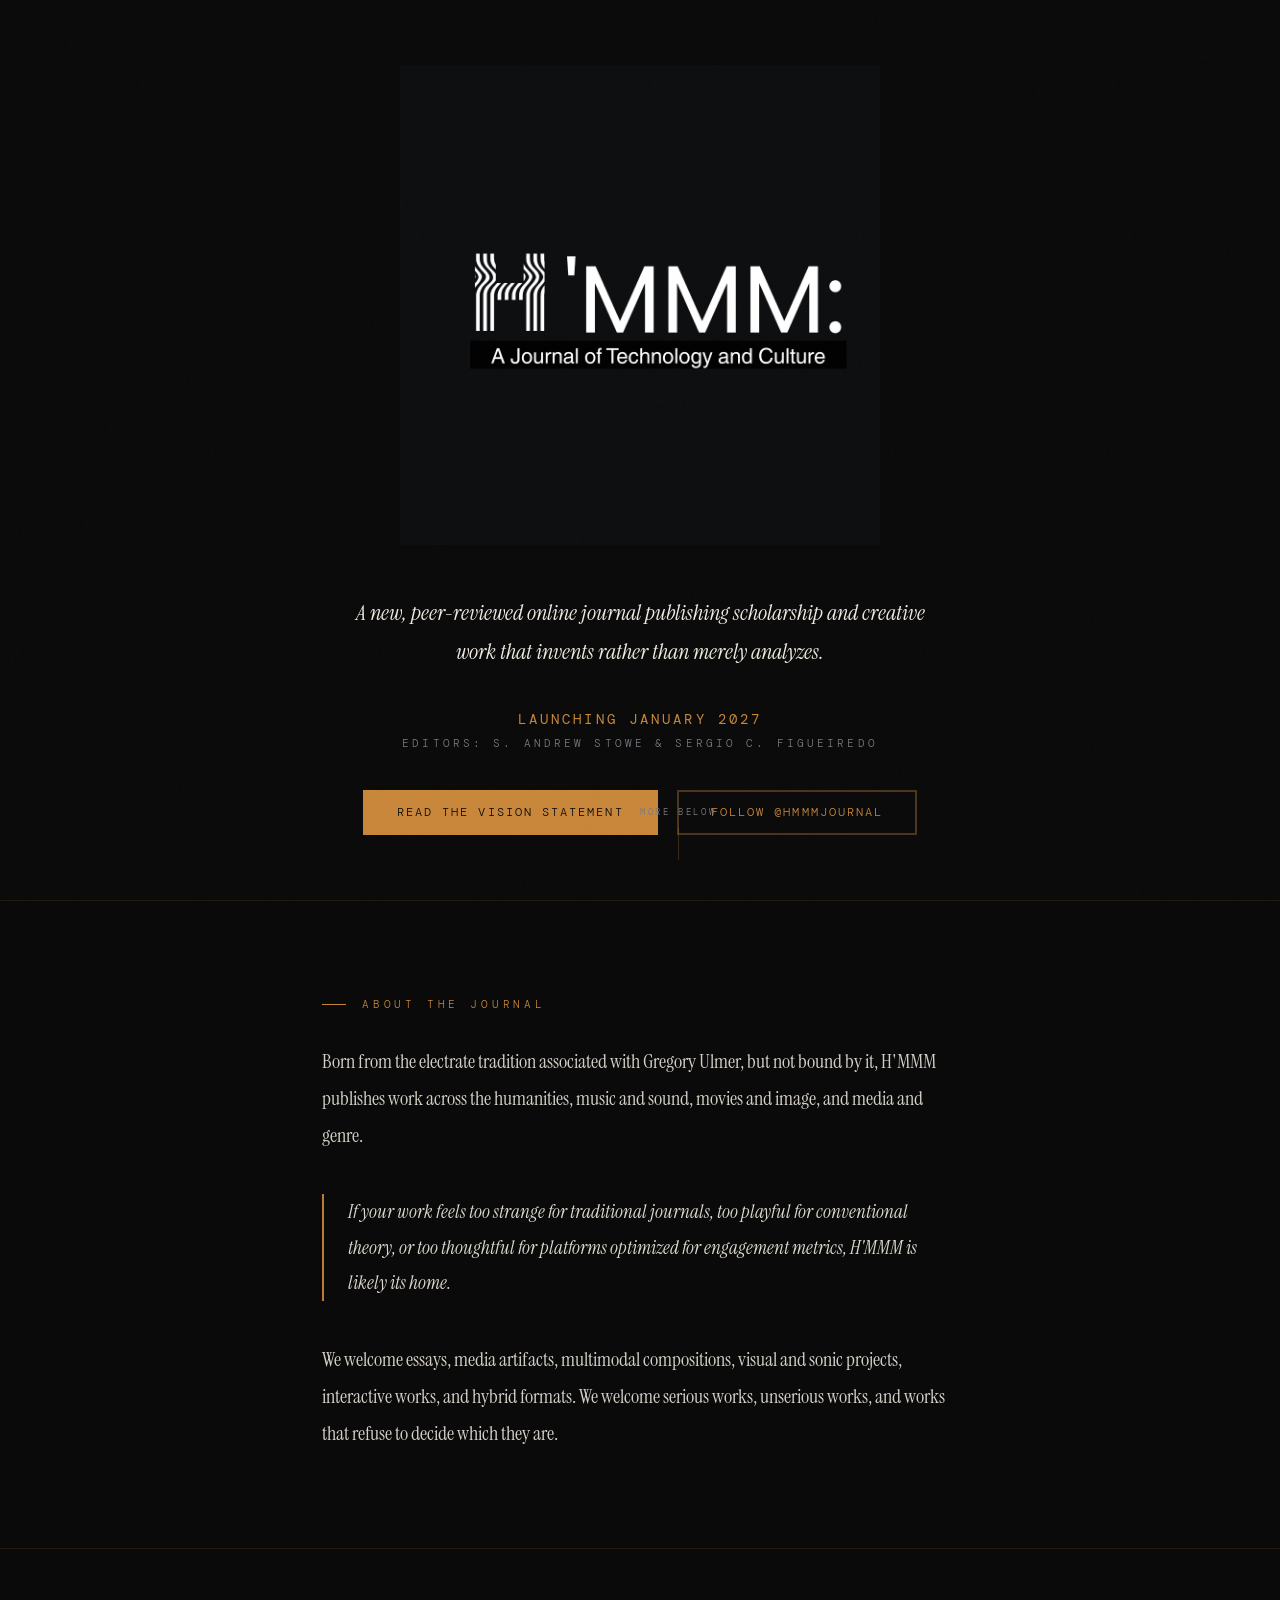
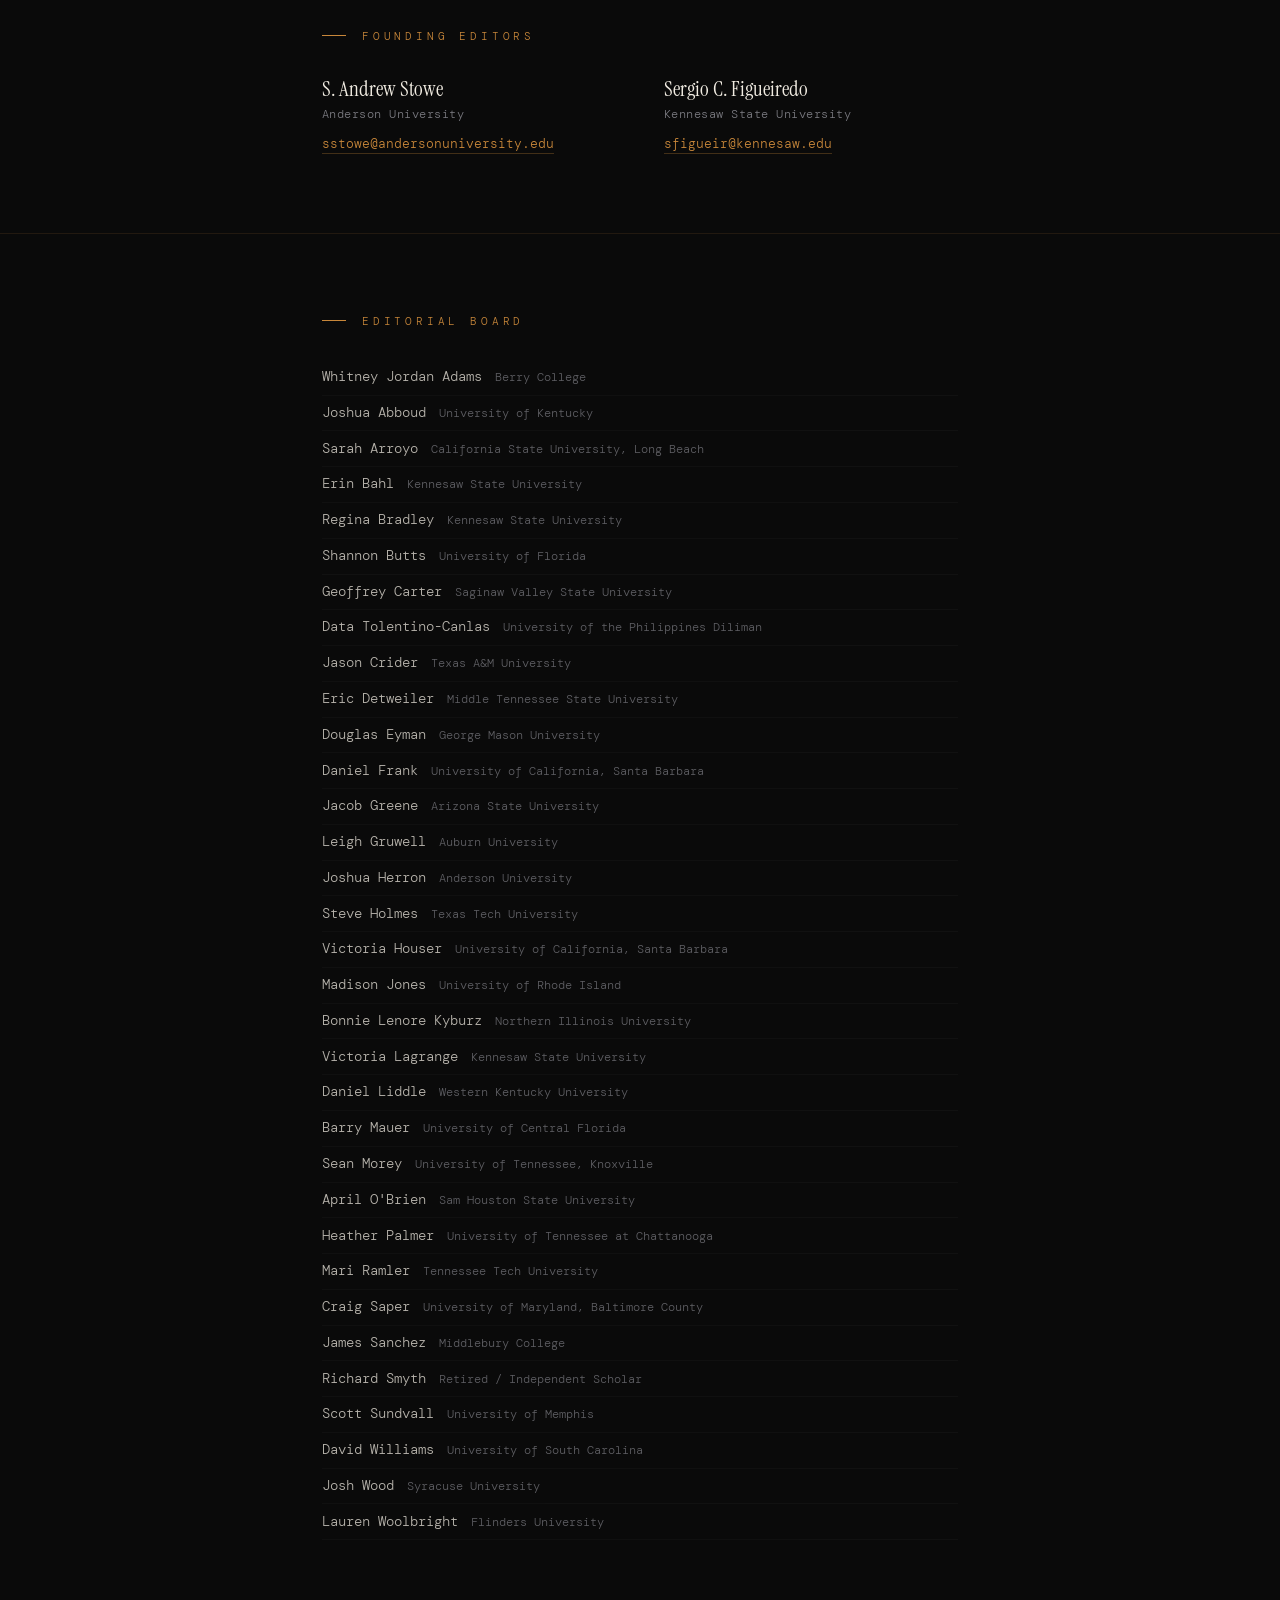
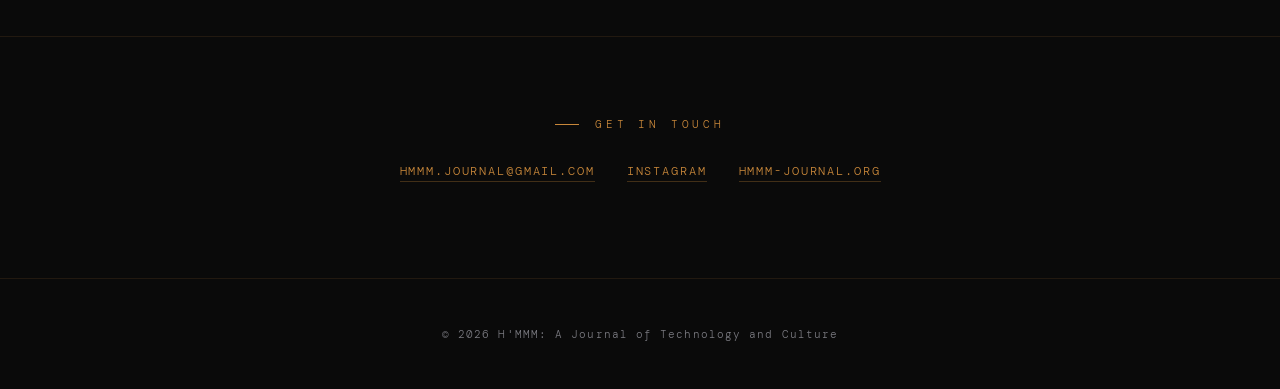
==== commit 88237e51: "Add files via upload" ====
--- a/index.html
+++ b/index.html
@@ -3,246 +3,556 @@
 <head>
 <meta charset="UTF-8">
 <meta name="viewport" content="width=device-width, initial-scale=1.0">
-<title>H'MMM — A Journal of Networked Media Ecologies</title>
+<title>H'MMM: A Journal of Technology and Culture</title>
+<meta name="description" content="H'MMM is a peer-reviewed online journal publishing scholarship and creative work that invents rather than merely analyzes.">
 <link rel="preconnect" href="https://fonts.googleapis.com">
 <link rel="preconnect" href="https://fonts.gstatic.com" crossorigin>
-<link href="https://fonts.googleapis.com/css2?family=Instrument+Serif:ital@0;1&family=DM+Mono:ital,wght@0,300;0,400;1,300&family=Bebas+Neue&display=swap" rel="stylesheet">
-<link rel="stylesheet" href="style.css">
+<link href="https://fonts.googleapis.com/css2?family=Bebas+Neue&family=Instrument+Serif:ital@0;1&family=DM+Mono:wght@300;400&display=swap" rel="stylesheet">
+<style>
+/* ── TOKENS ── */
+:root {
+  --black: #0a0a0a;
+  --cream: #f0ebe1;
+  --amber: #c8873a;
+  --amber-light: #e8a856;
+  --mid: #7a7a80;
+  --groove: #111116;
+  --border: rgba(200,135,58,0.12);
+}
+
+/* ── RESET ── */
+*, *::before, *::after { margin: 0; padding: 0; box-sizing: border-box; }
+html { scroll-behavior: smooth; }
+
+body {
+  background: var(--black);
+  color: var(--cream);
+  font-family: 'DM Mono', monospace;
+  font-weight: 300;
+  overflow-x: hidden;
+  min-height: 100vh;
+  -webkit-font-smoothing: antialiased;
+}
+
+/* subtle grain */
+body::after {
+  content: '';
+  position: fixed;
+  inset: 0;
+  background-image: url("data:image/svg+xml,%3Csvg viewBox='0 0 256 256' xmlns='http://www.w3.org/2000/svg'%3E%3Cfilter id='n'%3E%3CfeTurbulence type='fractalNoise' baseFrequency='0.9' numOctaves='4' stitchTiles='stitch'/%3E%3C/filter%3E%3Crect width='100%25' height='100%25' filter='url(%23n)' opacity='0.03'/%3E%3C/svg%3E");
+  pointer-events: none;
+  z-index: 9000;
+  opacity: 0.5;
+}
+
+a { color: inherit; }
+a:focus-visible { outline: 2px solid var(--amber); outline-offset: 3px; border-radius: 2px; }
+img { display: block; max-width: 100%; }
+
+/* ── LAYOUT ── */
+.page {
+  max-width: 900px;
+  margin: 0 auto;
+  padding: 0 2rem;
+}
+
+/* ── HERO ── */
+.hero {
+  min-height: 100vh;
+  display: flex;
+  flex-direction: column;
+  justify-content: center;
+  align-items: center;
+  text-align: center;
+  padding: 4rem 2rem;
+  position: relative;
+}
+
+.hero-logo {
+  width: min(480px, 85vw);
+  margin-bottom: 3rem;
+  opacity: 0;
+  animation: fadeUp 1s ease 0.2s forwards;
+}
+
+.hero-intro {
+  font-family: 'Instrument Serif', serif;
+  font-style: italic;
+  font-size: clamp(1.15rem, 2.4vw, 1.4rem);
+  line-height: 1.75;
+  color: var(--cream);
+  opacity: 0;
+  max-width: 580px;
+  animation: fadeUp 1s ease 0.5s forwards;
+}
+
+.hero-status {
+  margin-top: 2.5rem;
+  font-size: 0.78rem;
+  letter-spacing: 0.25em;
+  text-transform: uppercase;
+  color: var(--mid);
+  opacity: 0;
+  animation: fadeUp 1s ease 0.8s forwards;
+  display: flex;
+  flex-direction: column;
+  align-items: center;
+  gap: 0.5rem;
+}
+
+.hero-status strong {
+  color: var(--amber);
+  font-weight: 400;
+  font-size: 0.85rem;
+}
+
+.hero-status .editors-line {
+  font-size: 0.68rem;
+  color: var(--mid);
+}
+
+.hero-links {
+  margin-top: 2.5rem;
+  display: flex;
+  gap: 1.2rem;
+  flex-wrap: wrap;
+  justify-content: center;
+  opacity: 0;
+  animation: fadeUp 1s ease 1s forwards;
+}
+
+.btn {
+  display: inline-block;
+  padding: 0.8rem 2rem;
+  font-family: 'DM Mono', monospace;
+  font-size: 0.72rem;
+  letter-spacing: 0.18em;
+  text-transform: uppercase;
+  text-decoration: none;
+  transition: all 0.25s ease;
+}
+
+.btn-primary {
+  background: var(--amber);
+  color: var(--black);
+  border: 2px solid var(--amber);
+}
+.btn-primary:hover {
+  background: var(--amber-light);
+  border-color: var(--amber-light);
+}
+
+.btn-ghost {
+  background: transparent;
+  color: var(--amber);
+  border: 2px solid rgba(200,135,58,0.35);
+}
+.btn-ghost:hover {
+  border-color: var(--amber);
+  background: rgba(200,135,58,0.07);
+}
+
+.scroll-cue {
+  position: absolute;
+  bottom: 2.5rem;
+  left: 50%;
+  transform: translateX(-50%);
+  display: flex;
+  flex-direction: column;
+  align-items: center;
+  gap: 0.6rem;
+  opacity: 0;
+  animation: fadeUp 0.8s ease 1.3s forwards;
+}
+
+.scroll-cue span {
+  font-size: 0.55rem;
+  letter-spacing: 0.3em;
+  text-transform: uppercase;
+  color: var(--mid);
+}
+
+.scroll-line {
+  width: 1px;
+  height: 32px;
+  background: rgba(200,135,58,0.25);
+  position: relative;
+  overflow: hidden;
+}
+
+.scroll-line::after {
+  content: '';
+  position: absolute;
+  top: -100%;
+  left: 0;
+  width: 100%;
+  height: 100%;
+  background: var(--amber);
+  animation: drop 2s ease 1.6s infinite;
+}
+
+/* ── DIVIDER ── */
+.divider {
+  width: 100%;
+  height: 1px;
+  background: var(--border);
+}
+
+/* ── ABOUT SECTION ── */
+.about {
+  padding: 6rem 2rem;
+  max-width: 700px;
+  margin: 0 auto;
+}
+
+.section-label {
+  font-size: 0.68rem;
+  letter-spacing: 0.35em;
+  text-transform: uppercase;
+  color: var(--amber);
+  margin-bottom: 2rem;
+  display: flex;
+  align-items: center;
+  gap: 1rem;
+}
+
+.section-label::before {
+  content: '';
+  width: 24px;
+  height: 1px;
+  background: var(--amber);
+}
+
+.about p {
+  font-family: 'Instrument Serif', serif;
+  font-size: 1.25rem;
+  line-height: 1.85;
+  color: var(--cream);
+  opacity: 0.88;
+  margin-bottom: 1.5rem;
+}
+
+.about p:last-of-type {
+  margin-bottom: 0;
+}
+
+.about .pullquote {
+  font-style: italic;
+  border-left: 2px solid var(--amber);
+  padding-left: 1.5rem;
+  margin: 2.5rem 0;
+  opacity: 0.92;
+  font-size: 1.2rem;
+}
+
+/* ── EDITORS ── */
+.editors {
+  padding: 5rem 2rem;
+  max-width: 700px;
+  margin: 0 auto;
+}
+
+.editor-row {
+  display: flex;
+  gap: 3rem;
+  margin-top: 2rem;
+}
+
+.editor {
+  flex: 1;
+}
+
+.editor-name {
+  font-family: 'Instrument Serif', serif;
+  font-size: 1.3rem;
+  color: var(--cream);
+  margin-bottom: 0.3rem;
+}
+
+.editor-affil {
+  font-size: 0.78rem;
+  color: var(--mid);
+  letter-spacing: 0.04em;
+  margin-bottom: 0.6rem;
+}
+
+.editor-email a {
+  font-size: 0.82rem;
+  color: var(--amber);
+  text-decoration: none;
+  border-bottom: 1px solid rgba(200,135,58,0.3);
+  padding-bottom: 1px;
+  transition: border-color 0.2s, color 0.2s;
+}
+
+.editor-email a:hover {
+  color: var(--amber-light);
+  border-color: var(--amber-light);
+}
+
+/* ── BOARD ── */
+.board {
+  padding: 5rem 2rem 6rem;
+  max-width: 700px;
+  margin: 0 auto;
+}
+
+.board-list {
+  columns: 1;
+  margin-top: 2rem;
+  list-style: none;
+}
+
+.board-list li {
+  font-size: 0.85rem;
+  line-height: 1.5;
+  color: var(--cream);
+  opacity: 0.75;
+  padding: 0.45rem 0;
+  border-bottom: 1px solid rgba(255,255,255,0.04);
+  break-inside: avoid;
+}
+
+.board-list li .inst {
+  color: var(--mid);
+  font-size: 0.75rem;
+  display: inline;
+  margin-left: 0.3rem;
+}
+
+/* ── CONTACT / LINKS ── */
+.connect {
+  padding: 5rem 2rem 6rem;
+  max-width: 700px;
+  margin: 0 auto;
+  text-align: center;
+}
+
+.connect-links {
+  display: flex;
+  gap: 2rem;
+  justify-content: center;
+  flex-wrap: wrap;
+  margin-top: 2rem;
+}
+
+.connect-link {
+  font-size: 0.78rem;
+  letter-spacing: 0.15em;
+  text-transform: uppercase;
+  color: var(--amber);
+  text-decoration: none;
+  padding-bottom: 2px;
+  border-bottom: 1px solid rgba(200,135,58,0.3);
+  transition: color 0.2s, border-color 0.2s;
+}
+
+.connect-link:hover {
+  color: var(--amber-light);
+  border-color: var(--amber-light);
+}
+
+/* ── FOOTER ── */
+.site-footer {
+  padding: 3rem 2rem;
+  border-top: 1px solid var(--border);
+  text-align: center;
+}
+
+.footer-text {
+  font-size: 0.68rem;
+  color: var(--mid);
+  letter-spacing: 0.1em;
+}
+
+/* ── SCROLL REVEAL ── */
+.reveal {
+  opacity: 0;
+  transform: translateY(24px);
+  transition: opacity 0.7s ease, transform 0.7s ease;
+}
+
+.reveal.visible {
+  opacity: 1;
+  transform: translateY(0);
+}
+
+/* ── ANIMATIONS ── */
+@keyframes fadeUp {
+  from { opacity: 0; transform: translateY(20px); }
+  to { opacity: 1; transform: translateY(0); }
+}
+
+@keyframes drop {
+  0% { top: -100%; }
+  50% { top: 100%; }
+  100% { top: 100%; }
+}
+
+/* ── REDUCED MOTION ── */
+@media (prefers-reduced-motion: reduce) {
+  *, *::before, *::after {
+    animation-duration: 0.01ms !important;
+    animation-iteration-count: 1 !important;
+    transition-duration: 0.01ms !important;
+  }
+  .reveal { opacity: 1 !important; transform: none !important; }
+}
+
+/* ── RESPONSIVE ── */
+@media (max-width: 700px) {
+  .editor-row {
+    flex-direction: column;
+    gap: 2rem;
+  }
+  .hero {
+    padding: 3rem 1.5rem;
+  }
+  .about, .editors, .board, .connect {
+    padding-left: 1.5rem;
+    padding-right: 1.5rem;
+  }
+}
+</style>
 </head>
 <body>
 
-<a href="#main-content" class="skip-link">Skip to main content</a>
-<div class="cursor" id="cursor" aria-hidden="true"></div>
-
-<!-- ── NAV ── -->
-<nav class="site-nav" aria-label="Main navigation">
-  <a href="index.html" class="nav-logo" aria-label="H'MMM — Home" aria-current="page">H'MMM</a>
-  <ul class="nav-links" id="nav-links">
-    <li><a href="current-issue.html">Current Issue</a></li>
-    <li><a href="archives.html">Archives</a></li>
-    <li><a href="editorial-board.html">Editorial Board</a></li>
-    <li><a href="contact.html">Contact</a></li>
-    <li><a href="contact.html" class="nav-cta">Submit Work</a></li>
-  </ul>
-  <button class="nav-burger" id="nav-burger" aria-label="Toggle navigation menu" aria-expanded="false" aria-controls="mobile-nav">
-    <span></span><span></span><span></span>
-  </button>
-</nav>
-
-<div class="mobile-menu" id="mobile-nav" role="navigation" aria-label="Mobile navigation">
-  <a href="index.html" aria-current="page">Home</a>
-  <a href="current-issue.html">Current Issue</a>
-  <a href="archives.html">Archives</a>
-  <a href="editorial-board.html">Editorial Board</a>
-  <a href="contact.html">Contact &amp; Submit</a>
-</div>
-
-<main id="main-content">
-
-  <!-- ── HERO ── -->
-  <section class="home-hero" aria-label="Introduction">
-    <div class="home-hero-left">
-      <p class="hero-eyebrow">A Journal of Networked Media Ecologies</p>
-      <h1 class="hero-title">H<span class="ap">'</span>MMM</h1>
-      <p class="hero-sub">begins with a pause, a hesitation, a hum — making space for curiosity, drift, uncertainty, and invention.</p>
-      <div class="hero-meta">
-        <span>Founding Editors: <strong>S. Andrew Stowe &amp; Sergio C. Figueiredo</strong></span>
-        <span>Launch: <strong>Summer 2026</strong> · Inaugural Volume: <strong>Summer 2027</strong></span>
-      </div>
+<!-- ═══ HERO ═══ -->
+<section class="hero">
+  <img src="square_bigger.png" alt="H'MMM: A Journal of Technology and Culture" class="hero-logo">
+
+  <p class="hero-intro">
+    A new, peer-reviewed online journal publishing scholarship and creative work that invents rather than merely analyzes.
+  </p>
+
+  <div class="hero-status">
+    <strong>Launching January 2027</strong>
+    <span class="editors-line">Editors: S. Andrew Stowe &amp; Sergio C. Figueiredo</span>
+  </div>
+
+  <div class="hero-links">
+    <a href="https://drive.google.com/file/d/1rrfmoF2jsEq9FW0tFNwxsg5_4T8H3l1L/view?usp=sharing" target="_blank" rel="noopener" class="btn btn-primary">Read the Vision Statement</a>
+    <a href="https://www.instagram.com/hmmmjournal" target="_blank" rel="noopener" class="btn btn-ghost">Follow @hmmmjournal</a>
+  </div>
+
+  <div class="scroll-cue">
+    <span>More below</span>
+    <div class="scroll-line"></div>
+  </div>
+</section>
+
+<div class="divider"></div>
+
+<!-- ═══ ABOUT ═══ -->
+<section class="about reveal">
+  <div class="section-label">About the Journal</div>
+
+  <p>
+    Born from the electrate tradition associated with Gregory Ulmer, but not bound by it, H'MMM publishes work across the humanities, music and sound, movies and image, and media and genre.
+  </p>
+
+  <p class="pullquote">
+    If your work feels too strange for traditional journals, too playful for conventional theory, or too thoughtful for platforms optimized for engagement metrics, H'MMM is likely its home.
+  </p>
+
+  <p>
+    We welcome essays, media artifacts, multimodal compositions, visual and sonic projects, interactive works, and hybrid formats. We welcome serious works, unserious works, and works that refuse to decide which they are.
+  </p>
+</section>
+
+<div class="divider"></div>
+
+<!-- ═══ FOUNDING EDITORS ═══ -->
+<section class="editors reveal">
+  <div class="section-label">Founding Editors</div>
+
+  <div class="editor-row">
+    <div class="editor">
+      <div class="editor-name">S. Andrew Stowe</div>
+      <div class="editor-affil">Anderson University</div>
+      <div class="editor-email"><a href="mailto:sstowe@andersonuniversity.edu">sstowe@andersonuniversity.edu</a></div>
     </div>
-    <div class="hero-right" aria-hidden="true">
-      <div class="vinyl-wrap"><div class="vinyl"></div></div>
-    </div>
-    <div class="scroll-hint" aria-hidden="true">
-      <span>Scroll to explore</span>
-      <div class="sline"></div>
-    </div>
-  </section>
-
-  <!-- ── TICKER ── -->
-  <div class="ticker" aria-hidden="true">
-    <div class="ticker-inner">
-      <span>Humanities</span><span class="dot">◆</span><span>Music</span><span class="dot">◆</span><span>Movies</span><span class="dot">◆</span><span>Media</span><span class="dot">◆</span><span>Networked Ecologies</span><span class="dot">◆</span><span>Electracy</span><span class="dot">◆</span><span>Invention</span><span class="dot">◆</span><span>Flash Reason</span><span class="dot">◆</span><span>Heuretics</span><span class="dot">◆</span><span>Choramancy</span><span class="dot">◆</span>
-      <span>Humanities</span><span class="dot">◆</span><span>Music</span><span class="dot">◆</span><span>Movies</span><span class="dot">◆</span><span>Media</span><span class="dot">◆</span><span>Networked Ecologies</span><span class="dot">◆</span><span>Electracy</span><span class="dot">◆</span><span>Invention</span><span class="dot">◆</span><span>Flash Reason</span><span class="dot">◆</span><span>Heuretics</span><span class="dot">◆</span><span>Choramancy</span><span class="dot">◆</span>
+    <div class="editor">
+      <div class="editor-name">Sergio C. Figueiredo</div>
+      <div class="editor-affil">Kennesaw State University</div>
+      <div class="editor-email"><a href="mailto:sfigueir@kennesaw.edu">sfigueir@kennesaw.edu</a></div>
     </div>
   </div>
-
-  <!-- ── ABOUT ── -->
-  <section class="home-about" id="about" aria-labelledby="about-h">
-    <div class="about-sticky reveal">
-      <p class="section-label">Mission</p>
-      <h2 id="about-h">Into the <em>Groove</em></h2>
-    </div>
-    <div class="about-body">
-      <p class="reveal">H'mmm names a mode of attention that lingers rather than rushes — that listens for resonance instead of demanding conclusions.</p>
-      <p class="reveal">In a moment when networked media systems reward speed, clarity, and compliance, this journal makes space for what happens when scholars, artists, teachers, and makers step slightly out of time.</p>
-      <p class="reveal">Spiritually and intellectually, H'MMM emerges from the electrate tradition associated with Gregory Ulmer, while refusing nostalgia for an earlier, more optimistic digital moment. Electracy is not a moral condition; it is an apparatus — shaped today by platform capitalism, algorithmic governance, and the commodification of attention, affect, and identity.</p>
-      <p class="reveal">Rather than offering critique alone, H'MMM invites experiments that supplement the epistemological with the ontological: work that does not just explain networked media ecologies, but inhabits, tests, and misuses them.</p>
-    </div>
-  </section>
-
-  <!-- ── DISCIPLINES ── -->
-  <section class="disc-section" id="disciplines" aria-labelledby="disc-h">
-    <div class="disc-header reveal">
-      <h2 id="disc-h">The H'MMM<br>Disciplines</h2>
-      <p>Four domains in conversation — each a groove worth following.</p>
-    </div>
-    <div class="disc-grid">
-      <div class="disc-card reveal" data-l="H">
-        <p class="disc-label">Domain 01</p>
-        <h3 class="disc-title">Humanities</h3>
-        <p class="disc-desc">The critical and speculative core. Theory as lived practice, pedagogy as invention, scholarship that refuses to separate knowing from making.</p>
-      </div>
-      <div class="disc-card reveal" data-l="M">
-        <p class="disc-label">Domain 02</p>
-        <h3 class="disc-title">Music &amp; Sound</h3>
-        <p class="disc-desc">Sonic epistemology, acoustic ecology, the rhythm of networked attention. What can we know through listening that we cannot know through reading?</p>
-      </div>
-      <div class="disc-card reveal" data-l="M">
-        <p class="disc-label">Domain 03</p>
-        <h3 class="disc-title">Movies &amp; Image</h3>
-        <p class="disc-desc">Moving images, still frames, visual arguments. Screen culture as apparatus, cinema as philosophical method, the image as site of thinking.</p>
-      </div>
-      <div class="disc-card reveal" data-l="M">
-        <p class="disc-label">Domain 04</p>
-        <h3 class="disc-title">Media &amp; Genre</h3>
-        <p class="disc-desc">Platforms, protocols, formats, and the genres they produce — and the practices that slip through, around, and underneath them.</p>
-      </div>
-    </div>
-  </section>
-
-  <!-- ── SUBMISSIONS ── -->
-  <section class="sub-section" id="submissions" aria-labelledby="sub-h">
-    <div class="sub-header reveal">
-      <p class="section-label">Submission Categories</p>
-      <h2 id="sub-h">Where Does<br>Your Work <span>Belong?</span></h2>
-    </div>
-    <div class="cluster-grid">
-      <div class="cluster-card reveal">
-        <div class="cluster-num" aria-hidden="true">01</div>
-        <h3 class="cluster-title">Inventive Methodologies</h3>
-        <p class="cluster-motto">Seek what sages-past sought.</p>
-        <div class="cat-list">
-          <div class="cat-row"><span class="cat-name">Flash Reason —</span><span class="cat-desc">Associative, affective, aesthetic. Coherence through resonance rather than deduction.</span></div>
-          <div class="cat-row"><span class="cat-name">Heuretics —</span><span class="cat-desc">Invention as method. Show how you arrive, not just where you land.</span></div>
-          <div class="cat-row"><span class="cat-name">Theory Hobby —</span><span class="cat-desc">Theory as cultivation — collected, rehearsed, gamed, built, performed.</span></div>
-          <div class="cat-row"><span class="cat-name">Textshops —</span><span class="cat-desc">Collaborative, process-based scholarship. Drafting as visible composition.</span></div>
-        </div>
-      </div>
-      <div class="cluster-card reveal">
-        <div class="cluster-num" aria-hidden="true">02</div>
-        <h3 class="cluster-title">Spatial, Historical &amp; World-Building</h3>
-        <p class="cluster-motto">World the World.</p>
-        <div class="cat-list">
-          <div class="cat-row"><span class="cat-name">Choramancy —</span><span class="cat-desc">Place, environment, mediated space. Map, remix, document, re-site.</span></div>
-          <div class="cat-row"><span class="cat-name">New Historiographies —</span><span class="cat-desc">Experimental history: archival encounters, speculative genealogies, montage.</span></div>
-          <div class="cat-row"><span class="cat-name">Worlding —</span><span class="cat-desc">Construct rather than describe. Invent conceptual ecosystems and inhabitable worlds.</span></div>
-        </div>
-      </div>
-      <div class="cluster-card reveal">
-        <div class="cluster-num" aria-hidden="true">03</div>
-        <h3 class="cluster-title">Constructive &amp; Post-Critical</h3>
-        <p class="cluster-motto">Critique reveals. Post-Critique asks what follows.</p>
-        <div class="cat-list">
-          <div class="cat-row"><span class="cat-name">Post-Critique —</span><span class="cat-desc">Move from demystification to invention. Prototype, repair, redesign, reorient.</span></div>
-          <div class="cat-row"><span class="cat-name">Emergent Ontologies —</span><span class="cat-desc">How being shifts in networked ecologies. Subjectivity, agency, affect as lived conditions.</span></div>
-        </div>
-      </div>
-      <div class="cluster-card reveal">
-        <div class="cluster-num" aria-hidden="true">04</div>
-        <h3 class="cluster-title">Aesthetic &amp; Media Experiments</h3>
-        <p class="cluster-motto">Experiment to your heart's content.</p>
-        <div class="cat-list">
-          <div class="cat-row"><span class="cat-name">Multimodal —</span><span class="cat-desc">Video essays, visual arguments, sound works, interfaces, playlists. Works that perform theory.</span></div>
-        </div>
-      </div>
-      <div class="cluster-card reveal" style="grid-column:span 2; background:rgba(200,135,58,.05); border-color:rgba(200,135,58,.18);">
-        <div class="cluster-num" aria-hidden="true">05</div>
-        <h3 class="cluster-title">Parlor Conversations</h3>
-        <p class="cluster-motto">Short, Generative Conversations. Curated Collectives. Guest Edited.</p>
-        <p style="font-size:.7rem; color:rgba(240,235,225,.52); line-height:1.8;">Curated exchanges (3–20 voices) responding to a shared question, event, or media exigence. Contributions should speak to one another — forming a relay, constellation, or unfolding dialogue. Submissions should be conceptually cohesive, not isolated position statements. Enter the parlor.</p>
-      </div>
-    </div>
-  </section>
-
-  <!-- ── FORMATS ── -->
-  <section class="fmt-section" id="formats" aria-labelledby="fmt-h">
-    <div class="fmt-inner">
-      <div class="fmt-left reveal">
-        <p class="section-label">Format &amp; Scope</p>
-        <h2 id="fmt-h">Any Form <em>Welcome</em></h2>
-        <div class="fmt-quote">
-          <p>"If your work feels too strange for traditional journals, too playful for conventional theory, or too thoughtful for platforms optimized for engagement metrics — H'MMM is likely its home."</p>
-        </div>
-      </div>
-      <div class="reveal">
-        <p style="font-size:.62rem; letter-spacing:.25em; text-transform:uppercase; color:var(--amber); margin-bottom:1.4rem;">Accepted formats include</p>
-        <div class="pills">
-          <span class="pill">Essays (5–15 pp.)</span>
-          <span class="pill">Media Artifacts</span>
-          <span class="pill">Multimodal Compositions</span>
-          <span class="pill">Visual Arguments</span>
-          <span class="pill">Sonic Projects</span>
-          <span class="pill">Interactive Works</span>
-          <span class="pill">Hybrid Formats</span>
-          <span class="pill">Interfaces</span>
-          <span class="pill">Playlists</span>
-          <span class="pill">Scripts</span>
-          <span class="pill">Speculative Procedures</span>
-          <span class="pill">Pedagogical Artifacts</span>
-          <span class="pill">Fragments</span>
-          <span class="pill">Diagrams</span>
-          <span class="pill">Playable Artifacts</span>
-        </div>
-        <p style="font-size:.72rem; color:rgba(240,235,225,.5); line-height:1.8; margin-top:2rem;">We welcome serious works, unserious works, and works that refuse to decide which they are. The submission should be structurally coherent and conceptually complete — even when it resists conventional closure.</p>
-      </div>
-    </div>
-  </section>
-
-  <!-- ── CTA ── -->
-  <section class="home-cta" id="submit" aria-labelledby="cta-h">
-    <h2 id="cta-h">Hum Along.<br>See Where<br>The Vibe Takes You.</h2>
-    <p>Whether you keep time or drift, stay steady or syncopate — this journal invites you in.</p>
-    <div class="cta-btns">
-      <a href="contact.html" class="btn btn-dark">Submit Your Work</a>
-      <a href="#submissions" class="btn btn-outline-cream">Browse Categories</a>
-    </div>
-  </section>
-
-</main>
-
-<!-- ── FOOTER ── -->
+</section>
+
+<div class="divider"></div>
+
+<!-- ═══ EDITORIAL BOARD ═══ -->
+<section class="board reveal">
+  <div class="section-label">Editorial Board</div>
+
+  <ul class="board-list">
+    <li>Whitney Jordan Adams <span class="inst">Berry College</span></li>
+    <li>Joshua Abboud <span class="inst">University of Kentucky</span></li>
+    <li>Sarah Arroyo <span class="inst">California State University, Long Beach</span></li>
+    <li>Erin Bahl <span class="inst">Kennesaw State University</span></li>
+    <li>Regina Bradley <span class="inst">Kennesaw State University</span></li>
+    <li>Shannon Butts <span class="inst">University of Florida</span></li>
+    <li>Geoffrey Carter <span class="inst">Saginaw Valley State University</span></li>
+    <li>Data Tolentino-Canlas <span class="inst">University of the Philippines Diliman</span></li>
+    <li>Jason Crider <span class="inst">Texas A&amp;M University</span></li>
+    <li>Eric Detweiler <span class="inst">Middle Tennessee State University</span></li>
+    <li>Douglas Eyman <span class="inst">George Mason University</span></li>
+    <li>Daniel Frank <span class="inst">University of California, Santa Barbara</span></li>
+    <li>Jacob Greene <span class="inst">Arizona State University</span></li>
+    <li>Leigh Gruwell <span class="inst">Auburn University</span></li>
+    <li>Joshua Herron <span class="inst">Anderson University</span></li>
+    <li>Steve Holmes <span class="inst">Texas Tech University</span></li>
+    <li>Victoria Houser <span class="inst">University of California, Santa Barbara</span></li>
+    <li>Madison Jones <span class="inst">University of Rhode Island</span></li>
+    <li>Bonnie Lenore Kyburz <span class="inst">Northern Illinois University</span></li>
+    <li>Victoria Lagrange <span class="inst">Kennesaw State University</span></li>
+    <li>Daniel Liddle <span class="inst">Western Kentucky University</span></li>
+    <li>Barry Mauer <span class="inst">University of Central Florida</span></li>
+    <li>Sean Morey <span class="inst">University of Tennessee, Knoxville</span></li>
+    <li>April O'Brien <span class="inst">Sam Houston State University</span></li>
+    <li>Heather Palmer <span class="inst">University of Tennessee at Chattanooga</span></li>
+    <li>Mari Ramler <span class="inst">Tennessee Tech University</span></li>
+    <li>Craig Saper <span class="inst">University of Maryland, Baltimore County</span></li>
+    <li>James Sanchez <span class="inst">Middlebury College</span></li>
+    <li>Richard Smyth <span class="inst">Retired / Independent Scholar</span></li>
+    <li>Scott Sundvall <span class="inst">University of Memphis</span></li>
+    <li>David Williams <span class="inst">University of South Carolina</span></li>
+    <li>Josh Wood <span class="inst">Syracuse University</span></li>
+    <li>Lauren Woolbright <span class="inst">Flinders University</span></li>
+  </ul>
+</section>
+
+<div class="divider"></div>
+
+<!-- ═══ CONNECT ═══ -->
+<section class="connect reveal">
+  <div class="section-label" style="justify-content: center;">Get in Touch</div>
+
+  <div class="connect-links">
+    <a href="mailto:hmmm.journal@gmail.com" class="connect-link">hmmm.journal@gmail.com</a>
+    <a href="https://www.instagram.com/hmmmjournal" target="_blank" rel="noopener" class="connect-link">Instagram</a>
+    <a href="https://www.hmmm-journal.org" class="connect-link">hmmm-journal.org</a>
+  </div>
+</section>
+
+<!-- ═══ FOOTER ═══ -->
 <footer class="site-footer">
-  <div class="footer-inner">
-    <div class="footer-brand">
-      <div class="footer-logo" aria-label="H'MMM Journal">H'MMM</div>
-      <p>A Journal of Networked Media Ecologies. Making space for curiosity, drift, uncertainty, and invention since Summer 2026.</p>
-    </div>
-    <nav class="footer-col" aria-label="Journal pages">
-      <h3>Journal</h3>
-      <ul>
-        <li><a href="current-issue.html">Current Issue</a></li>
-        <li><a href="archives.html">Archives</a></li>
-        <li><a href="editorial-board.html">Editorial Board</a></li>
-        <li><a href="contact.html">Contact &amp; Submit</a></li>
-      </ul>
-    </nav>
-    <nav class="footer-col" aria-label="Contribute">
-      <h3>Contribute</h3>
-      <ul>
-        <li><a href="contact.html">Submit Work</a></li>
-        <li><a href="contact.html#parlor">Propose a Parlor</a></li>
-        <li><a href="contact.html#guidelines">Author Guidelines</a></li>
-        <li><a href="editorial-board.html">Editorial Team</a></li>
-      </ul>
-    </nav>
-  </div>
-  <div class="footer-bottom">
-    <p>© 2026 H'MMM: A Journal of Networked Media Ecologies</p>
-    <p>Launch: Summer 2026 · Inaugural Volume: Summer 2027</p>
-  </div>
+  <p class="footer-text">&copy; 2026 H'MMM: A Journal of Technology and Culture</p>
 </footer>
 
-<script src="main.js"></script>
+<!-- ═══ SCROLL REVEAL ═══ -->
+<script>
+const obs = new IntersectionObserver(entries => {
+  entries.forEach(en => {
+    if (en.isIntersecting) {
+      en.target.classList.add('visible');
+      obs.unobserve(en.target);
+    }
+  });
+}, { threshold: 0.1 });
+document.querySelectorAll('.reveal').forEach(el => obs.observe(el));
+</script>
+
 </body>
 </html>
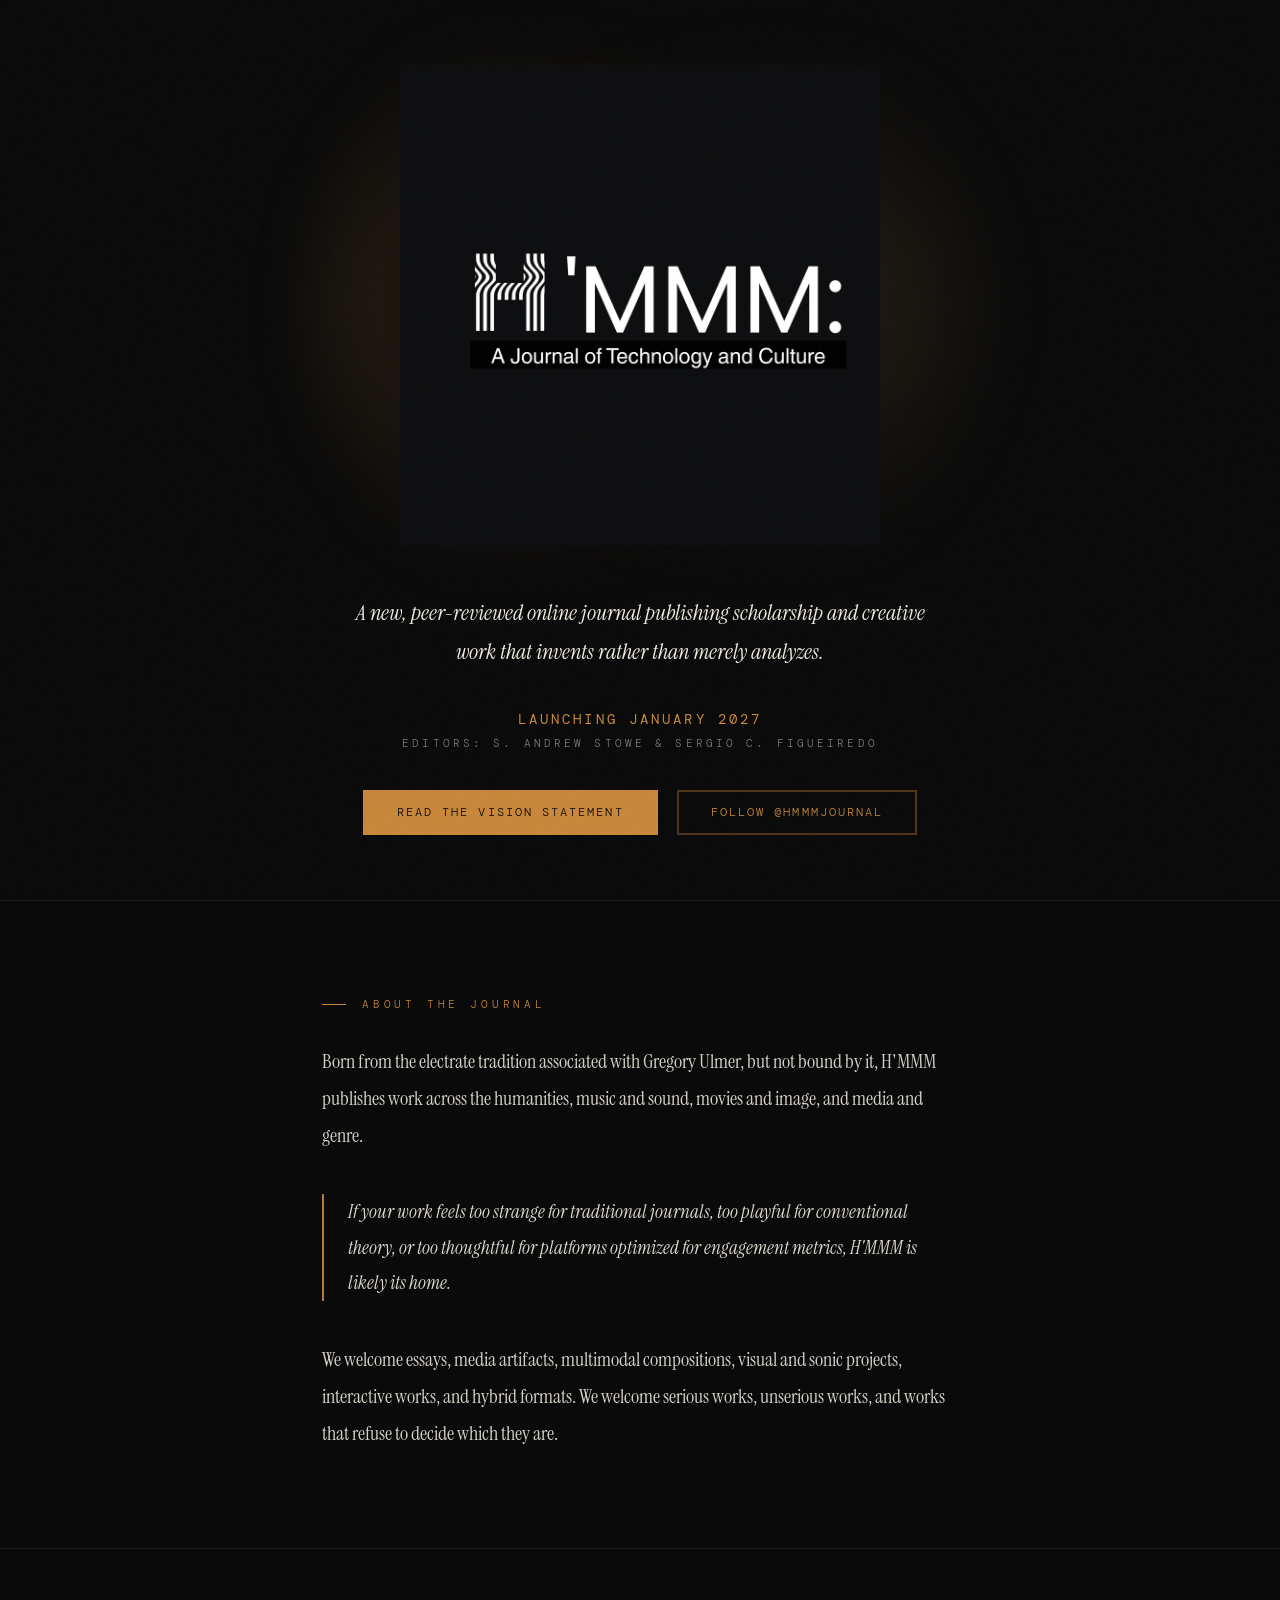
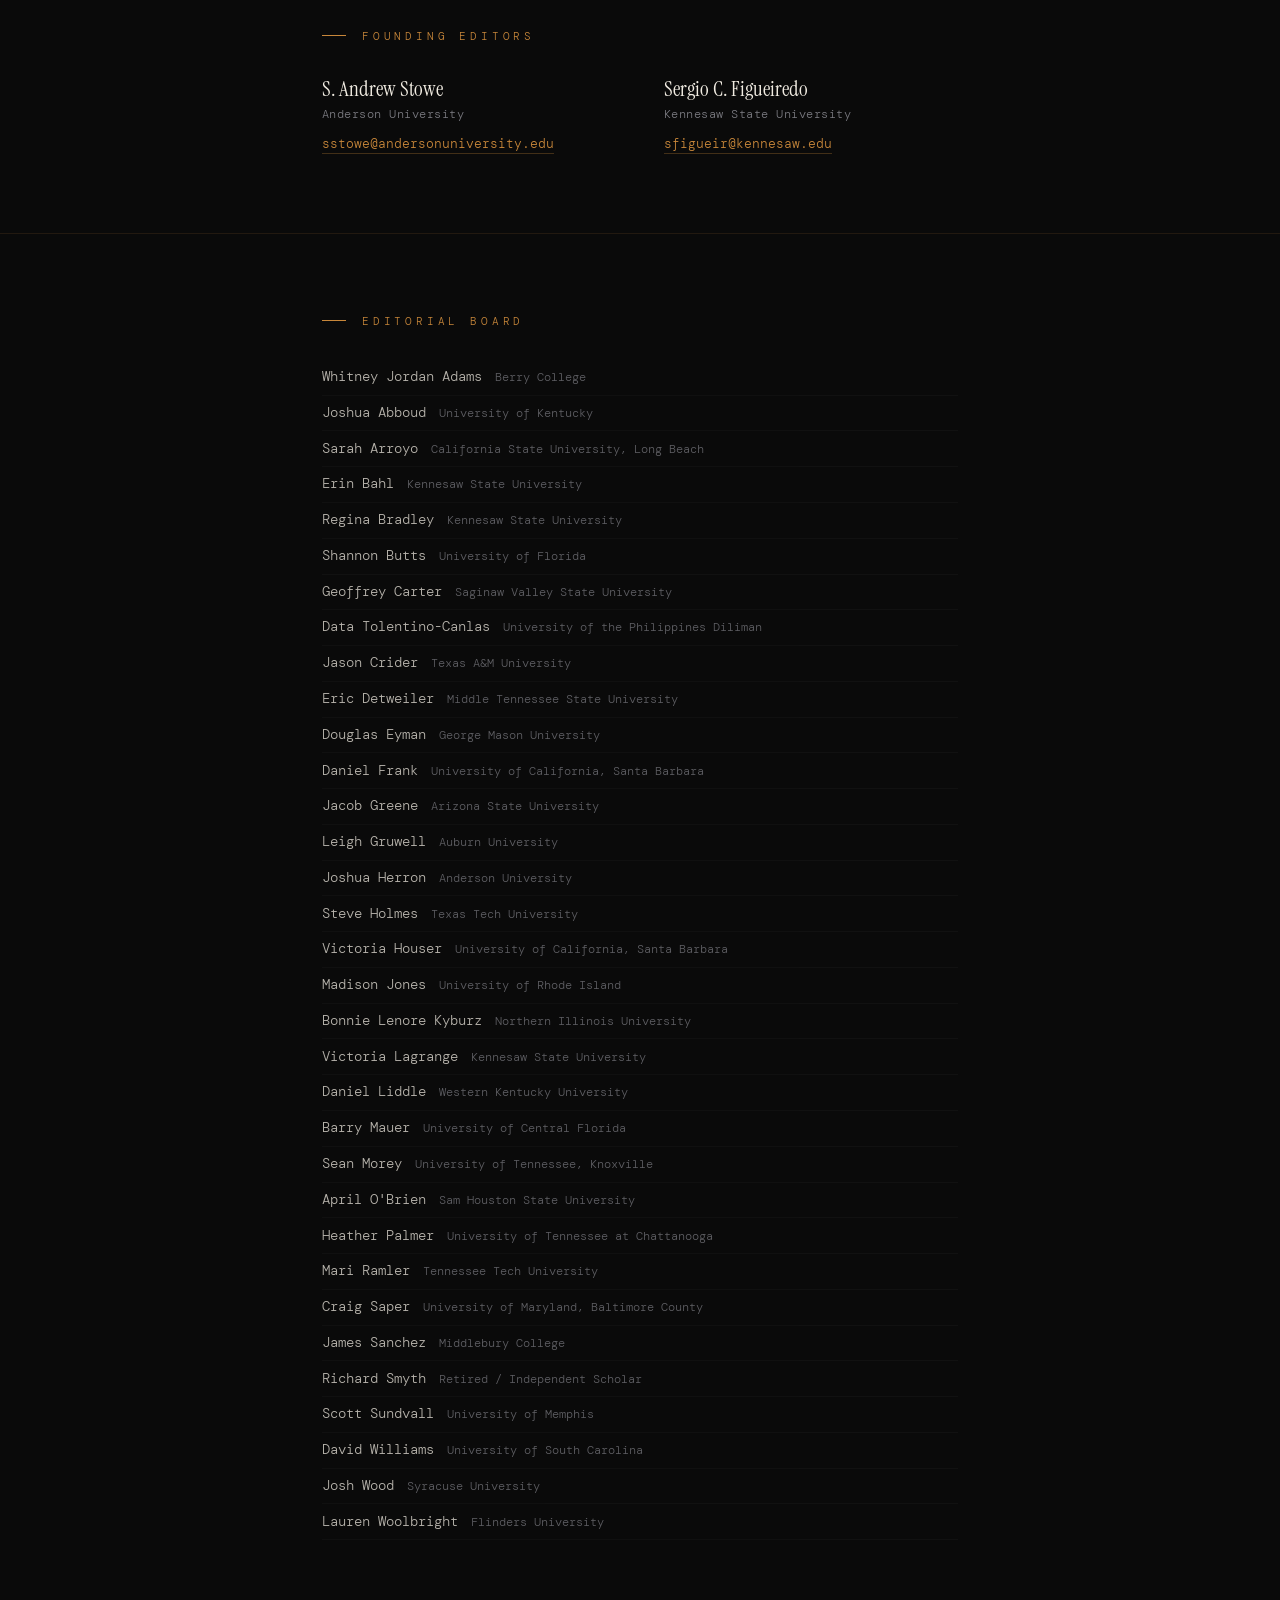
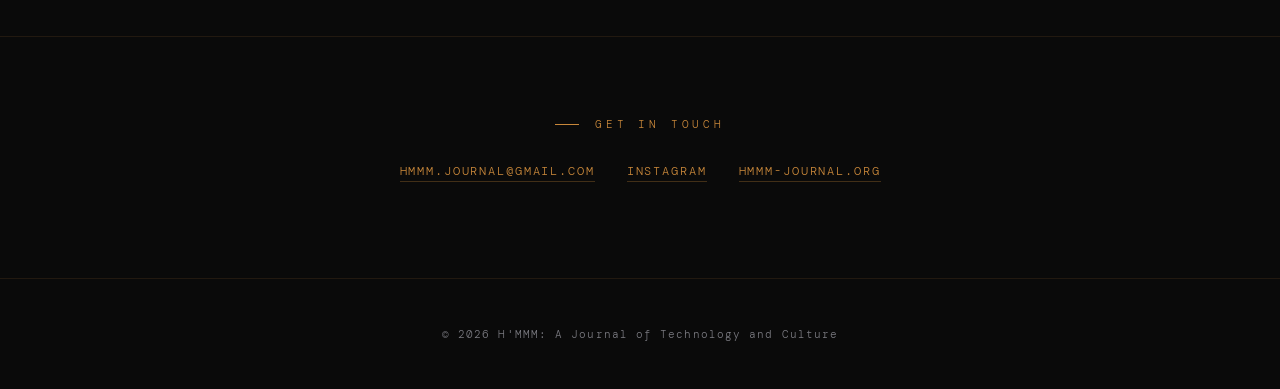
==== commit 5407e82f: "Add files via upload" ====
--- a/index.html
+++ b/index.html
@@ -69,10 +69,51 @@
 }
 
 .hero-logo {
+  position: relative;
+  z-index: 1;
+}
+
+.hero-logo-wrap {
+  position: relative;
+  display: inline-block;
   width: min(480px, 85vw);
   margin-bottom: 3rem;
   opacity: 0;
   animation: fadeUp 1s ease 0.2s forwards;
+}
+
+.hero-logo-wrap::before,
+.hero-logo-wrap::after {
+  content: '';
+  position: absolute;
+  inset: -20%;
+  border-radius: 50%;
+  pointer-events: none;
+  z-index: 0;
+}
+
+.hero-logo-wrap::before {
+  background: radial-gradient(ellipse at 30% 50%, rgba(200, 135, 58, 0.15) 0%, transparent 60%);
+  animation: mistDrift1 8s ease-in-out infinite alternate;
+  filter: blur(30px);
+}
+
+.hero-logo-wrap::after {
+  background: radial-gradient(ellipse at 70% 50%, rgba(232, 168, 86, 0.12) 0%, transparent 55%);
+  animation: mistDrift2 10s ease-in-out infinite alternate;
+  filter: blur(40px);
+}
+
+@keyframes mistDrift1 {
+  0% { transform: translate(-10%, 5%) scale(1); opacity: 0.6; }
+  50% { transform: translate(5%, -8%) scale(1.1); opacity: 1; }
+  100% { transform: translate(10%, 3%) scale(0.95); opacity: 0.7; }
+}
+
+@keyframes mistDrift2 {
+  0% { transform: translate(8%, -5%) scale(1.05); opacity: 0.5; }
+  50% { transform: translate(-5%, 8%) scale(0.9); opacity: 0.9; }
+  100% { transform: translate(-10%, -3%) scale(1.1); opacity: 0.6; }
 }
 
 .hero-intro {
@@ -152,45 +193,6 @@
   background: rgba(200,135,58,0.07);
 }
 
-.scroll-cue {
-  position: absolute;
-  bottom: 2.5rem;
-  left: 50%;
-  transform: translateX(-50%);
-  display: flex;
-  flex-direction: column;
-  align-items: center;
-  gap: 0.6rem;
-  opacity: 0;
-  animation: fadeUp 0.8s ease 1.3s forwards;
-}
-
-.scroll-cue span {
-  font-size: 0.55rem;
-  letter-spacing: 0.3em;
-  text-transform: uppercase;
-  color: var(--mid);
-}
-
-.scroll-line {
-  width: 1px;
-  height: 32px;
-  background: rgba(200,135,58,0.25);
-  position: relative;
-  overflow: hidden;
-}
-
-.scroll-line::after {
-  content: '';
-  position: absolute;
-  top: -100%;
-  left: 0;
-  width: 100%;
-  height: 100%;
-  background: var(--amber);
-  animation: drop 2s ease 1.6s infinite;
-}
-
 /* ── DIVIDER ── */
 .divider {
   width: 100%;
@@ -381,12 +383,6 @@
 @keyframes fadeUp {
   from { opacity: 0; transform: translateY(20px); }
   to { opacity: 1; transform: translateY(0); }
-}
-
-@keyframes drop {
-  0% { top: -100%; }
-  50% { top: 100%; }
-  100% { top: 100%; }
 }
 
 /* ── REDUCED MOTION ── */
@@ -419,7 +415,9 @@
 
 <!-- ═══ HERO ═══ -->
 <section class="hero">
-  <img src="square_bigger.png" alt="H'MMM: A Journal of Technology and Culture" class="hero-logo">
+  <div class="hero-logo-wrap">
+    <img src="square_bigger.png" alt="H'MMM: A Journal of Technology and Culture" class="hero-logo">
+  </div>
 
   <p class="hero-intro">
     A new, peer-reviewed online journal publishing scholarship and creative work that invents rather than merely analyzes.
@@ -433,11 +431,6 @@
   <div class="hero-links">
     <a href="https://drive.google.com/file/d/1rrfmoF2jsEq9FW0tFNwxsg5_4T8H3l1L/view?usp=sharing" target="_blank" rel="noopener" class="btn btn-primary">Read the Vision Statement</a>
     <a href="https://www.instagram.com/hmmmjournal" target="_blank" rel="noopener" class="btn btn-ghost">Follow @hmmmjournal</a>
-  </div>
-
-  <div class="scroll-cue">
-    <span>More below</span>
-    <div class="scroll-line"></div>
   </div>
 </section>
 
